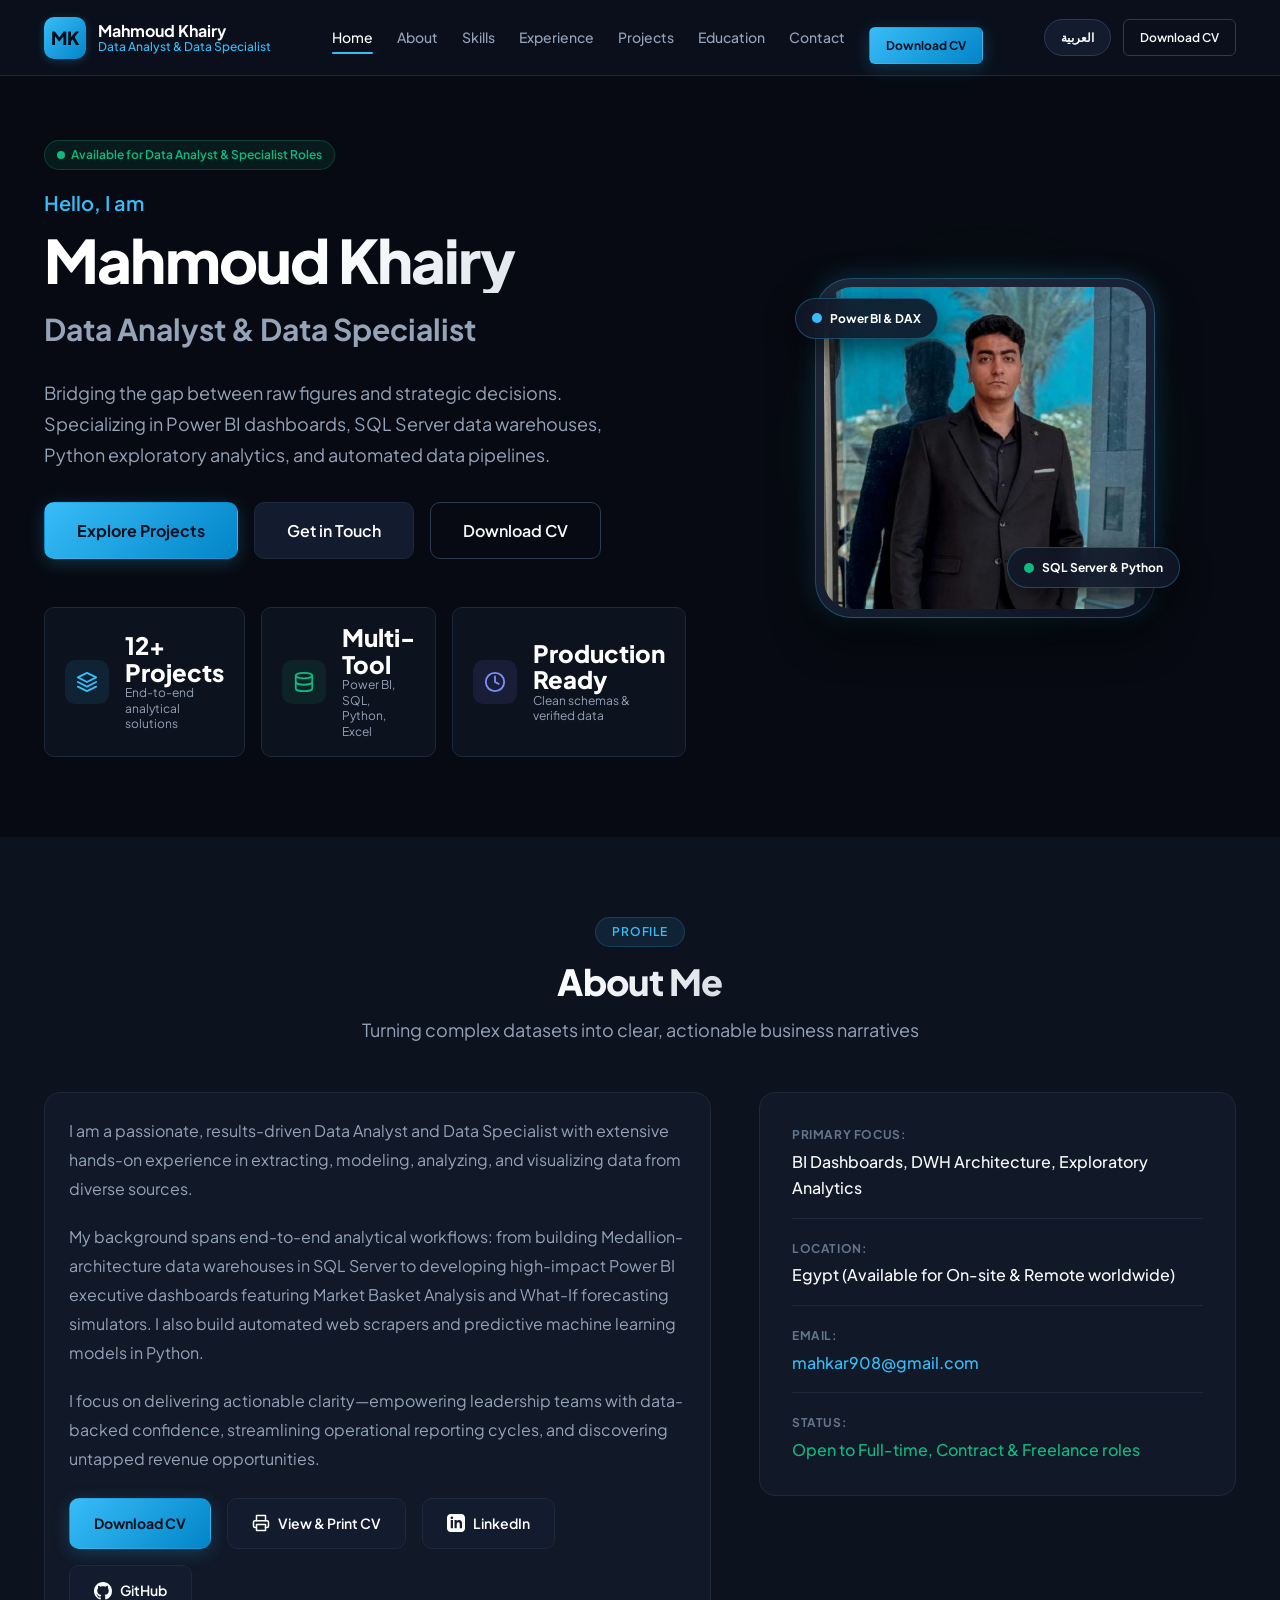
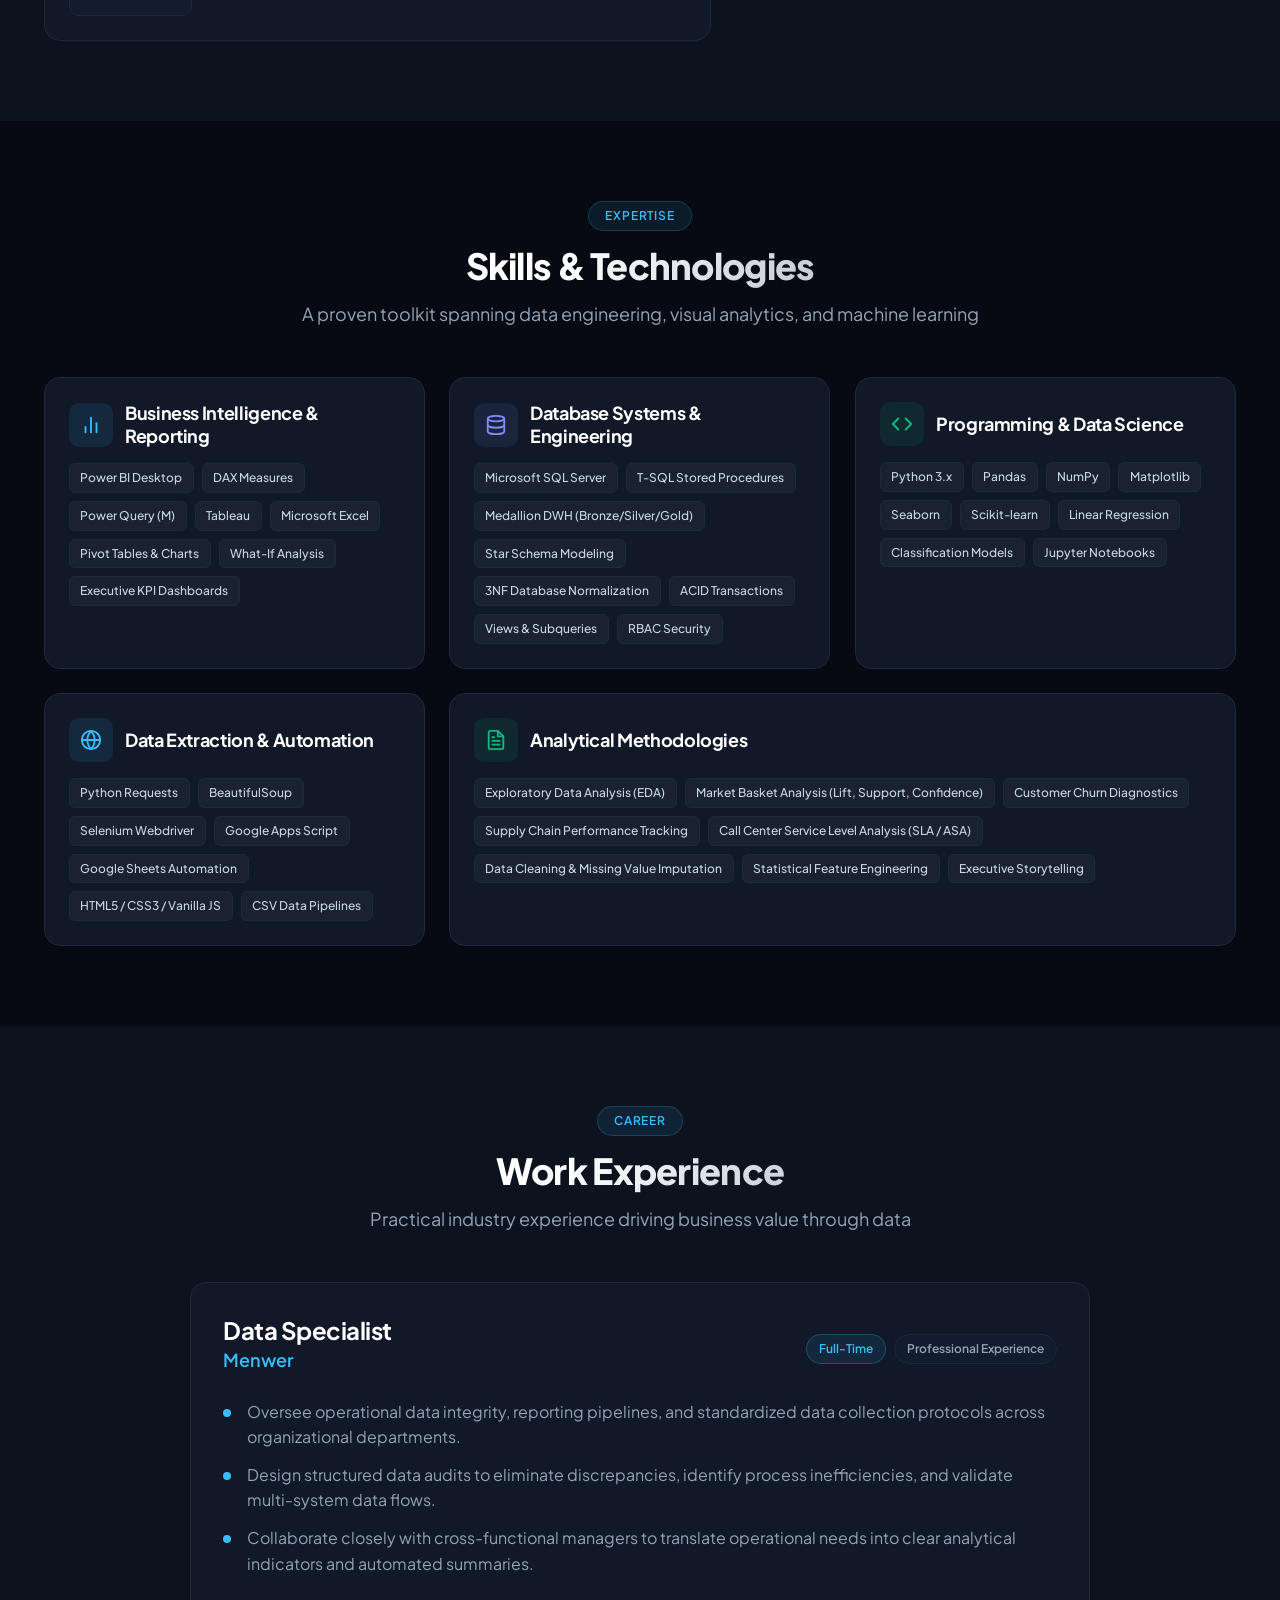
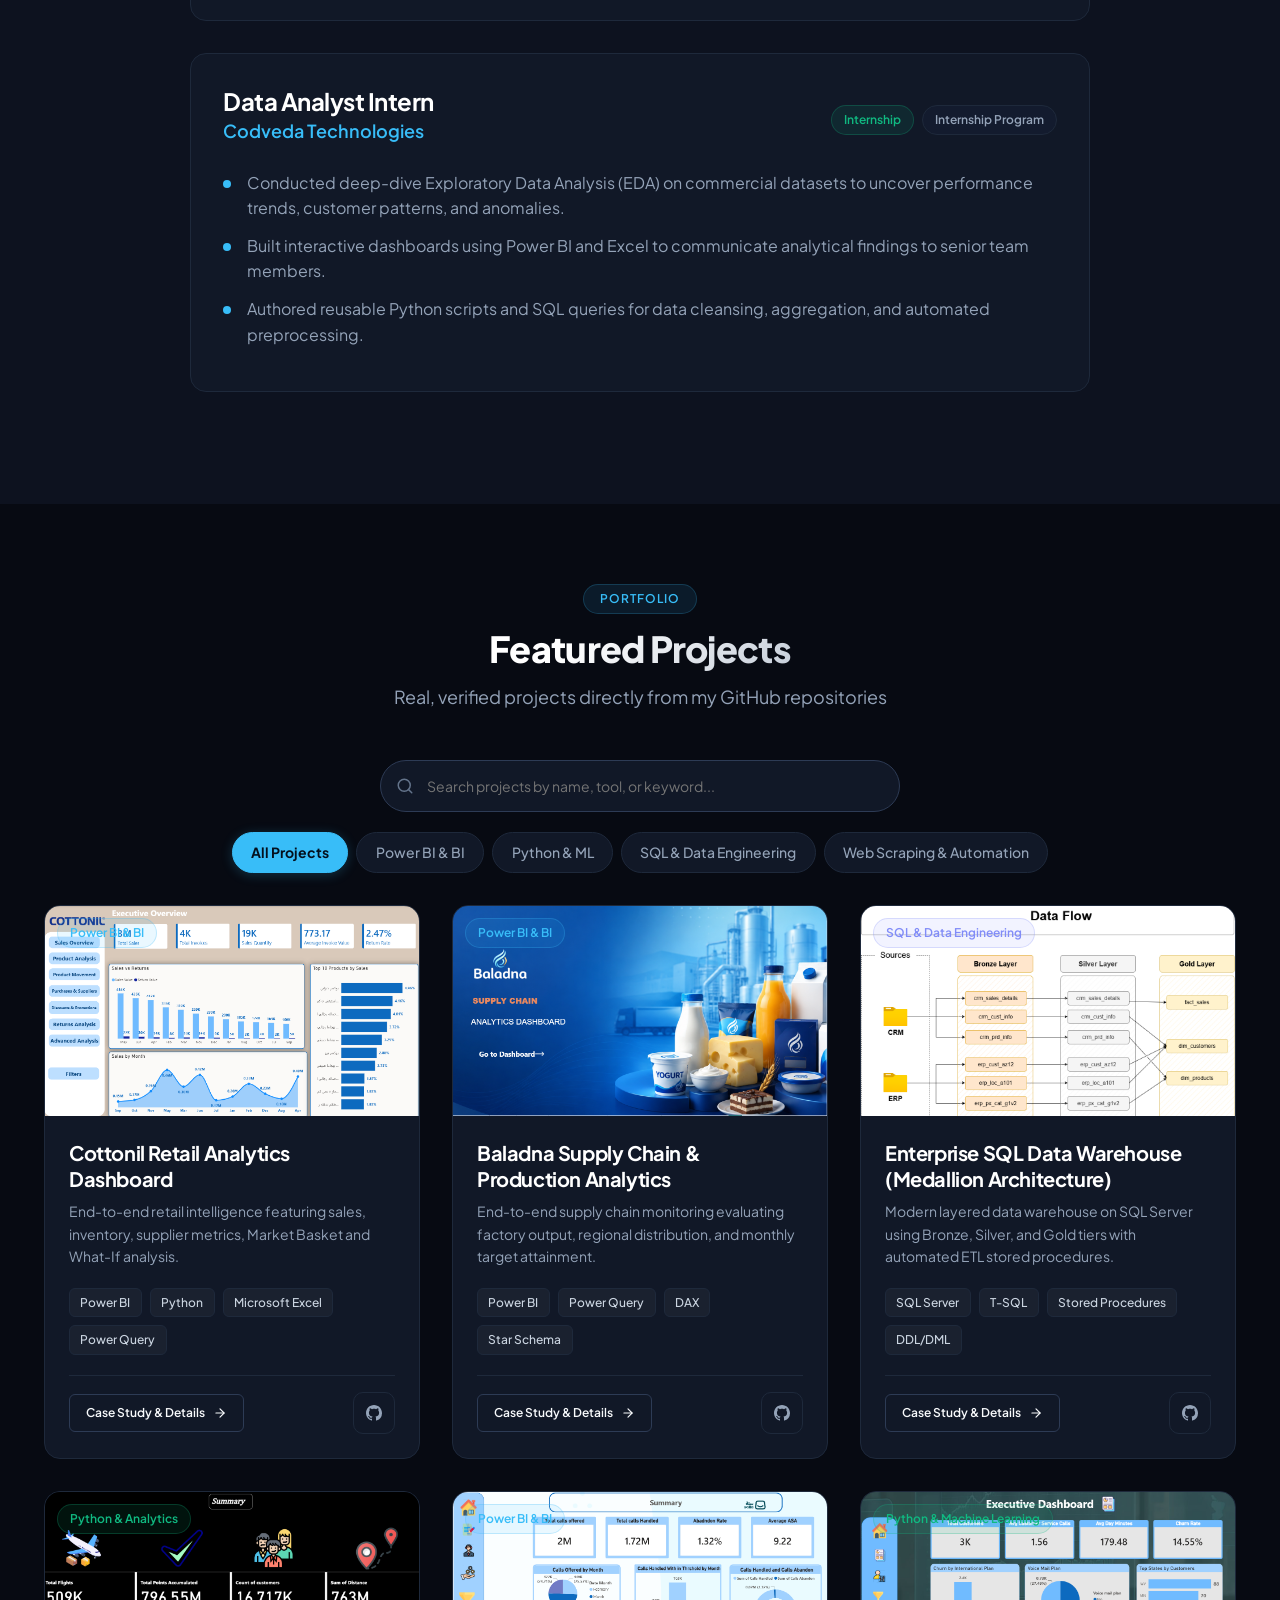
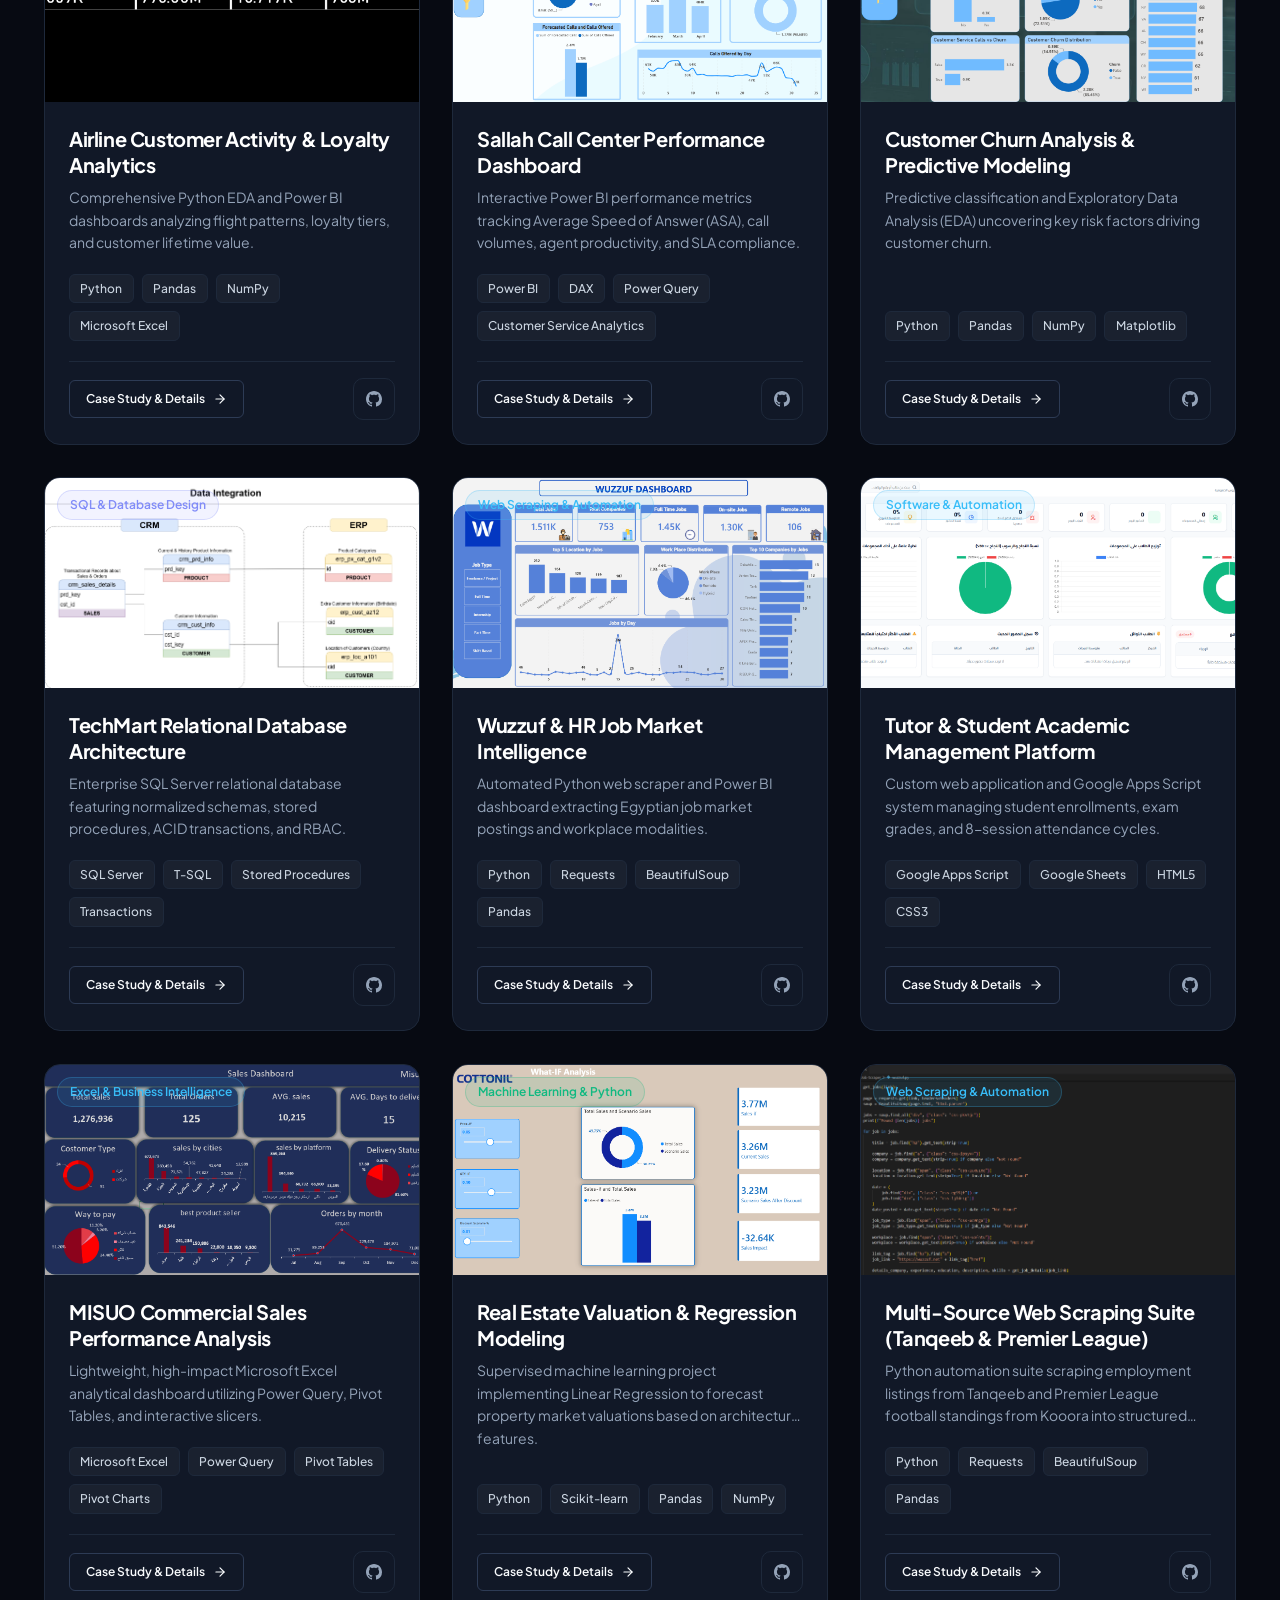
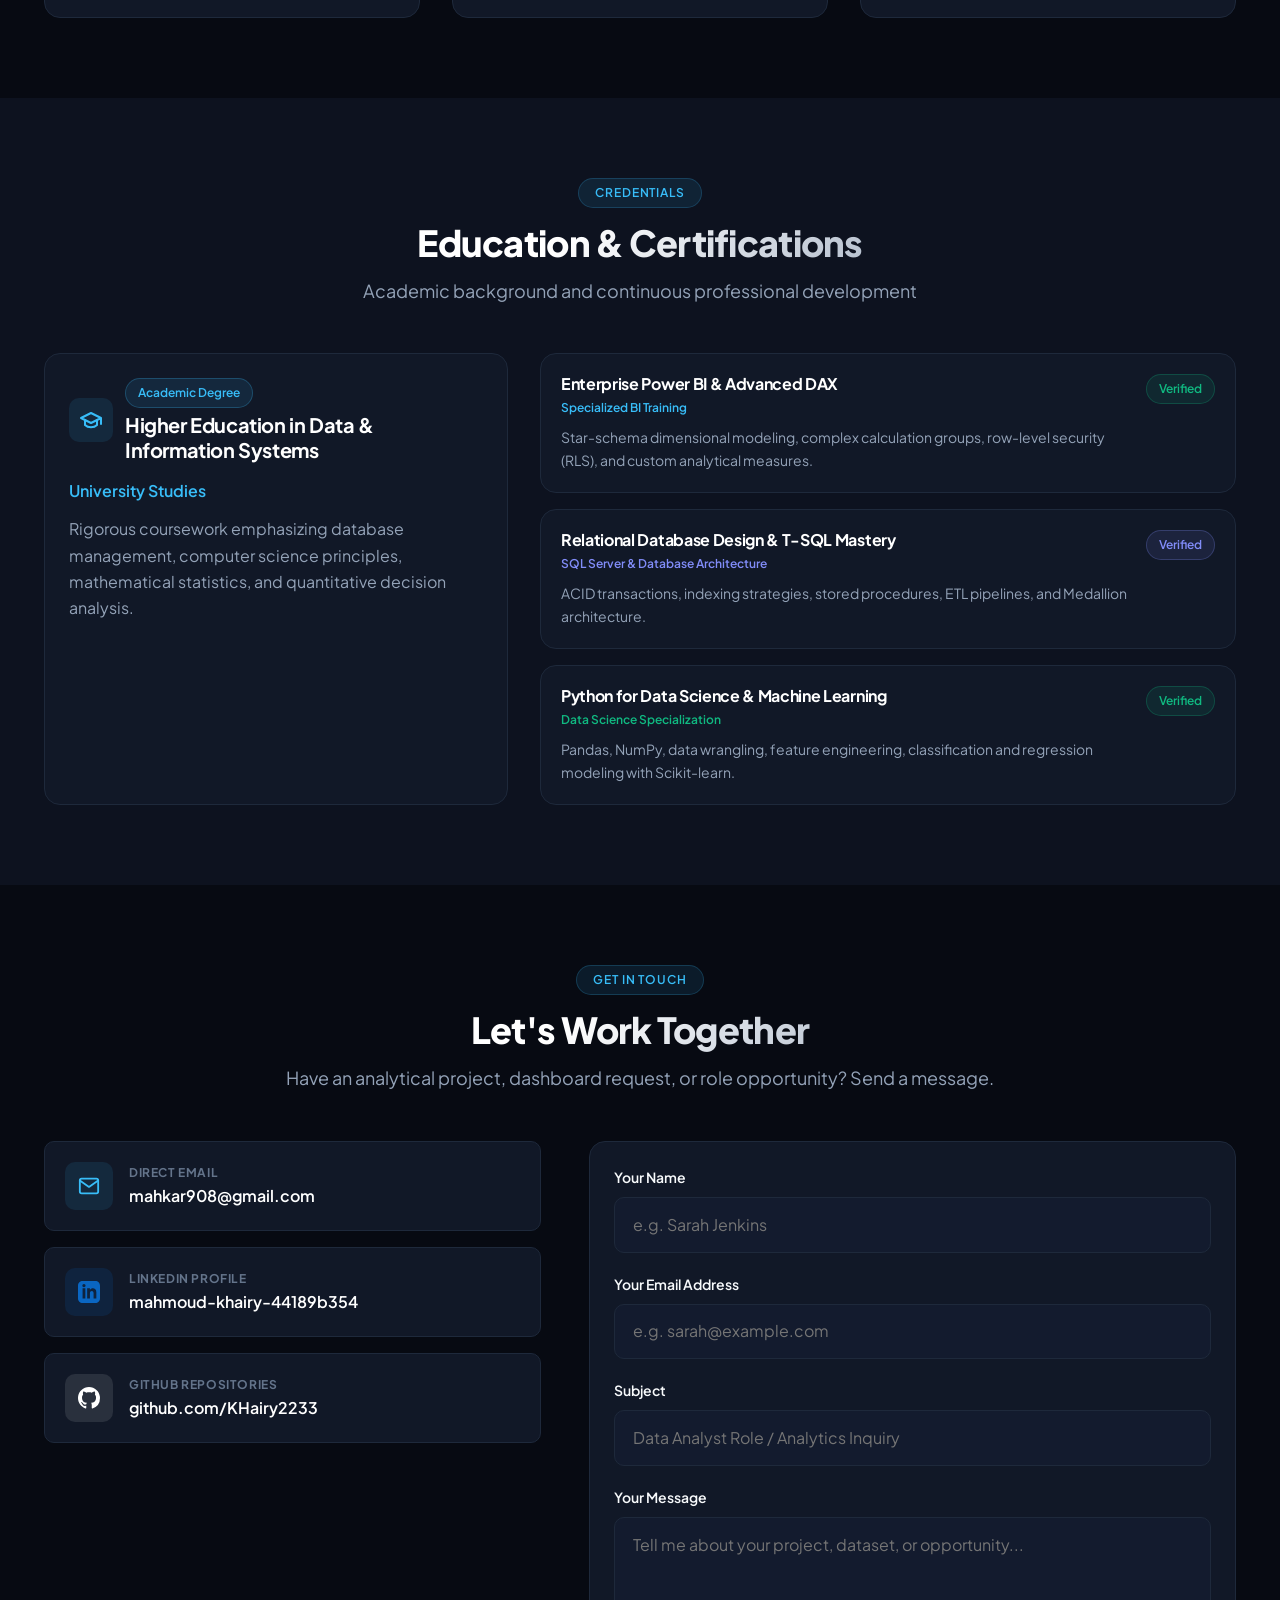
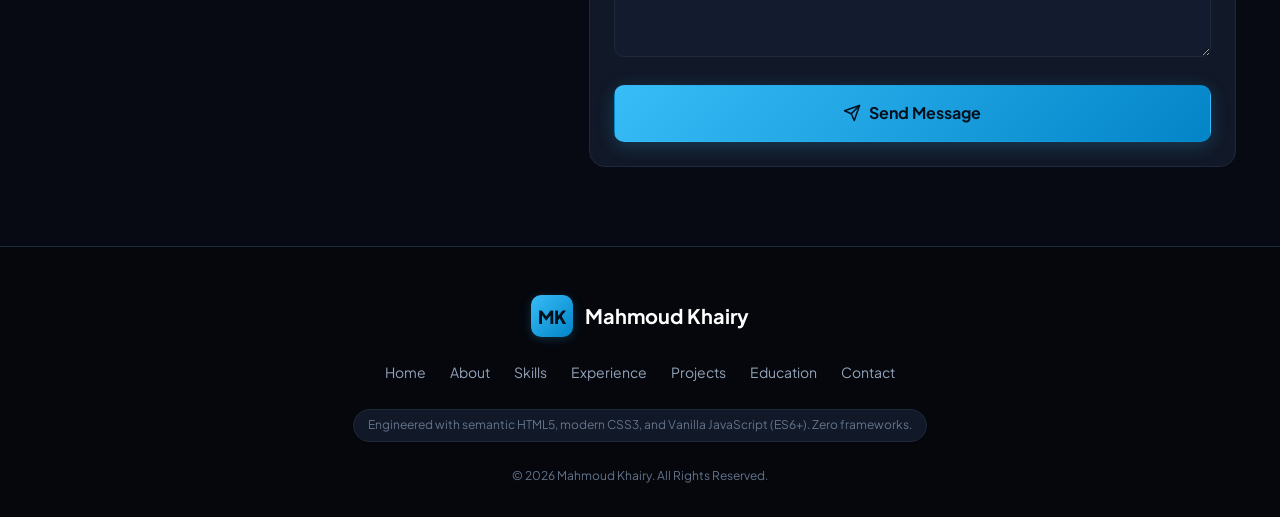
==== index.html @ 17f798dd "Add files via upload" ====
<!DOCTYPE html>
<html lang="en" dir="ltr">
<head>
  <meta charset="UTF-8">
  <meta name="viewport" content="width=device-width, initial-scale=1.0">
  <meta http-equiv="X-UA-Compatible" content="ie=edge">
  
  <title>Mahmoud Khairy | Data Analyst & Data Specialist</title>
  <meta name="title" content="Mahmoud Khairy | Data Analyst & Data Specialist">
  <meta name="description" content="Professional portfolio of Mahmoud Khairy - Data Analyst & Data Specialist specializing in Power BI, SQL Server DWH, Python exploratory analytics, and automated data pipelines.">
  <meta name="keywords" content="Mahmoud Khairy, Data Analyst, Data Specialist, Power BI, SQL, Python, Portfolio, BI Dashboards, ETL, Cairo, Egypt">
  <meta name="author" content="Mahmoud Khairy">
  <meta name="theme-color" content="#070a12">

  <!-- Open Graph / Social Sharing -->
  <meta property="og:type" content="website">
  <meta property="og:title" content="Mahmoud Khairy | Data Analyst & Data Specialist">
  <meta property="og:description" content="Professional portfolio of Mahmoud Khairy - Data Analyst & Data Specialist specializing in Power BI, SQL Server DWH, Python exploratory analytics, and automated data pipelines.">
  <meta property="og:image" content="assets/images/projects/cottonil_overview.png">
  <meta property="twitter:card" content="summary_large_image">
  <meta property="twitter:title" content="Mahmoud Khairy | Data Analyst & Data Specialist">
  <meta property="twitter:description" content="Professional portfolio of Mahmoud Khairy - Data Analyst & Data Specialist specializing in Power BI, SQL Server DWH, Python exploratory analytics, and automated data pipelines.">
  <meta property="twitter:image" content="assets/images/projects/cottonil_overview.png">

  <!-- Favicon / Monogram SVG -->
  <link rel="icon" type="image/svg+xml" href="data:image/svg+xml,<svg xmlns='http://www.w3.org/2000/svg' viewBox='0 0 100 100'><title>Mahmoud Khairy</title><rect width='100' height='100' rx='20' fill='%2338bdf8'/><text x='50%' y='62%' text-anchor='middle' font-family='sans-serif' font-weight='900' font-size='48' fill='%2304101e'>MK</text></svg>">

  <!-- Stylesheets (Pure CSS3 - Zero Frameworks) -->
  <link rel="stylesheet" href="assets/css/variables.css">
  <link rel="stylesheet" href="assets/css/base.css">
  <link rel="stylesheet" href="assets/css/components.css">
  <link rel="stylesheet" href="assets/css/layout.css">
  <link rel="stylesheet" href="assets/css/animations.css">
</head>
<body>

  <!-- ==========================================================================
       Site Header / Navigation Bar
       ========================================================================== -->
  <header class="site-header" id="siteHeader">
    <div class="container nav-container">
      <a href="#home" class="nav-brand" aria-label="Mahmoud Khairy">
        <span class="brand-monogram">MK</span>
        <div class="brand-info">
          <span class="brand-name" data-i18n="site_name">Mahmoud Khairy</span>
          <span class="brand-title" data-i18n="hero_title">Data Analyst & Data Specialist</span>
        </div>
      </a>

      <!-- Desktop & Mobile Navigation Links -->
      <nav aria-label="Main Navigation">
        <ul class="nav-menu" id="navMenu">
          <li><a href="#home" class="nav-link active" data-i18n="nav_home">Home</a></li>
          <li><a href="#about" class="nav-link" data-i18n="nav_about">About</a></li>
          <li><a href="#skills" class="nav-link" data-i18n="nav_skills">Skills</a></li>
          <li><a href="#experience" class="nav-link" data-i18n="nav_experience">Experience</a></li>
          <li><a href="#projects" class="nav-link" data-i18n="nav_projects">Projects</a></li>
          <li><a href="#education" class="nav-link" data-i18n="nav_education">Education</a></li>
          <li><a href="#contact" class="nav-link" data-i18n="nav_contact">Contact</a></li>
          <li class="mobile-only-cv">
            <a href="cv/Mahmoud_Khairy_CV.pdf" download class="btn btn-primary btn-sm" style="width: 100%; margin-top: 1rem;" data-i18n="nav_cv">Download CV</a>
          </li>
        </ul>
      </nav>

      <!-- Nav Actions (Language switcher, CV Download, Hamburger) -->
      <div class="nav-actions">
        <!-- Language Switcher Pill -->
        <button class="lang-switch-btn" type="button" aria-label="Switch Language">
          <svg viewBox="0 0 24 24" fill="none" stroke="currentColor" stroke-width="2" stroke-linecap="round" stroke-linejoin="round"><circle cx="12" cy="12" r="10"></circle><line x1="2" y1="12" x2="22" y2="12"></line><path d="M12 2a15.3 15.3 0 0 1 4 10 15.3 15.3 0 0 1-4 10 15.3 15.3 0 0 1-4-10 15.3 15.3 0 0 1 4-10z"></path></svg>
          <span data-i18n="lang_toggle">العربية</span>
        </button>

        <a href="cv/Mahmoud_Khairy_CV.pdf" download class="btn btn-outline btn-sm btn-cv-header" data-i18n="nav_cv">
          Download CV
        </a>

        <!-- Mobile Drawer Toggle -->
        <button class="nav-toggle" id="navToggle" type="button" aria-label="Toggle navigation menu" aria-expanded="false">
          <svg viewBox="0 0 24 24" fill="none" stroke="currentColor" stroke-width="2" stroke-linecap="round" stroke-linejoin="round"><line x1="3" y1="12" x2="21" y2="12"></line><line x1="3" y1="6" x2="21" y2="6"></line><line x1="3" y1="18" x2="21" y2="18"></line></svg>
        </button>
      </div>
    </div>
  </header>

  <!-- ==========================================================================
       Hero Section
       ========================================================================== -->
  <section class="hero-section" id="home">
    <div class="container hero-grid">
      <!-- Left Column: Content -->
      <div class="hero-content reveal active">
        <div class="hero-badge-wrap">
          <span class="badge badge-emerald">
            <span style="display:inline-block; width:8px; height:8px; border-radius:50%; background:#10b981;"></span>
            <span data-i18n="hero_badge">Available for Data Analyst & Specialist Roles</span>
          </span>
        </div>

        <div class="hero-greeting" data-i18n="hero_greeting">Hello, I am</div>
        <h1 class="hero-name" data-i18n="hero_name">Mahmoud Khairy</h1>
        <div class="hero-title" data-i18n="hero_title">Data Analyst & Data Specialist</div>

        <p class="hero-tagline" data-i18n="hero_tagline">
          Bridging the gap between raw figures and strategic decisions. Specializing in Power BI dashboards, SQL Server data warehouses, Python exploratory analytics, and automated data pipelines.
        </p>

        <div class="hero-actions">
          <a href="#projects" class="btn btn-primary btn-lg" data-i18n="hero_cta_projects">
            Explore Projects
          </a>
          <a href="#contact" class="btn btn-secondary btn-lg" data-i18n="hero_cta_contact">
            Get in Touch
          </a>
          <a href="cv/Mahmoud_Khairy_CV.pdf" download class="btn btn-outline btn-lg" data-i18n="nav_cv">
            Download CV
          </a>
        </div>

        <!-- Quick Stats -->
        <div class="hero-stats">
          <div class="stat-card">
            <div class="stat-icon">
              <svg width="22" height="22" viewBox="0 0 24 24" fill="none" stroke="currentColor" stroke-width="2" stroke-linecap="round" stroke-linejoin="round"><polygon points="12 2 2 7 12 12 22 7 12 2"></polygon><polyline points="2 17 12 22 22 17"></polyline><polyline points="2 12 12 17 22 12"></polyline></svg>
            </div>
            <div>
              <div class="stat-number" data-i18n="hero_stat_projects">12+ Projects</div>
              <div class="stat-label" data-i18n="hero_stat_projects_desc">End-to-end solutions</div>
            </div>
          </div>

          <div class="stat-card">
            <div class="stat-icon" style="background: var(--accent-emerald-subtle); color: var(--accent-emerald);">
              <svg width="22" height="22" viewBox="0 0 24 24" fill="none" stroke="currentColor" stroke-width="2" stroke-linecap="round" stroke-linejoin="round"><ellipse cx="12" cy="5" rx="9" ry="3"></ellipse><path d="M21 12c0 1.66-4 3-9 3s-9-1.34-9-3"></path><path d="M3 5v14c0 1.66 4 3 9 3s9-1.34 9-3V5"></path></svg>
            </div>
            <div>
              <div class="stat-number" data-i18n="hero_stat_tech">Power BI & SQL</div>
              <div class="stat-label" data-i18n="hero_stat_tech_desc">DWH & Visual Dashboards</div>
            </div>
          </div>

          <div class="stat-card">
            <div class="stat-icon" style="background: var(--accent-purple-subtle); color: var(--accent-purple);">
              <svg width="22" height="22" viewBox="0 0 24 24" fill="none" stroke="currentColor" stroke-width="2" stroke-linecap="round" stroke-linejoin="round"><circle cx="12" cy="12" r="10"></circle><polyline points="12 6 12 12 16 14"></polyline></svg>
            </div>
            <div>
              <div class="stat-number" data-i18n="hero_stat_quality">Production</div>
              <div class="stat-label" data-i18n="hero_stat_quality_desc">Clean ETL & Verified Data</div>
            </div>
          </div>
        </div>
      </div>

      <!-- Right Column: Visual Frame & Authentic Photo -->
      <div class="hero-visual reveal active delay-2">
        <div class="avatar-container">
          <div class="avatar-halo"></div>
          <div class="avatar-frame">
            <img src="assets/images/me/avatar.jpg" alt="Mahmoud Khairy - Data Analyst" class="avatar-img" width="340" height="340">
          </div>

          <!-- Floating Skill Badges -->
          <div class="floating-pill floating-pill-1">
            <span style="display:inline-block; width:10px; height:10px; border-radius:50%; background:#38bdf8;"></span>
            <span>Power BI & DAX</span>
          </div>

          <div class="floating-pill floating-pill-2">
            <span style="display:inline-block; width:10px; height:10px; border-radius:50%; background:#10b981;"></span>
            <span>SQL Server & Python</span>
          </div>
        </div>
      </div>
    </div>
  </section>

  <!-- ==========================================================================
       About Me Section
       ========================================================================== -->
  <section class="section section-alt" id="about">
    <div class="container">
      <div class="section-header reveal">
        <span class="section-badge" data-i18n="about_badge">Profile</span>
        <h2 class="section-title" data-i18n="about_title">About Me</h2>
        <p class="section-subtitle" data-i18n="about_subtitle">Turning complex datasets into clear, actionable business narratives</p>
      </div>

      <div class="about-grid">
        <div class="about-bio card reveal">
          <p data-i18n="about_bio_p1">
            I am a passionate, results-driven Data Analyst and Data Specialist with extensive hands-on experience in extracting, modeling, analyzing, and visualizing data from diverse sources.
          </p>
          <p data-i18n="about_bio_p2">
            My background spans end-to-end analytical workflows: from building Medallion-architecture data warehouses in SQL Server to developing high-impact Power BI executive dashboards featuring Market Basket Analysis and What-If forecasting simulators. I also build automated web scrapers and predictive machine learning models in Python.
          </p>
          <p data-i18n="about_bio_p3">
            I focus on delivering actionable clarity—empowering leadership teams with data-backed confidence, streamlining operational reporting cycles, and discovering untapped revenue opportunities.
          </p>

          <div style="margin-top: var(--space-6); display: flex; flex-wrap: wrap; gap: var(--space-4);">
            <a href="cv/Mahmoud_Khairy_CV.pdf" download class="btn btn-primary" data-i18n="nav_cv">
              <svg width="18" height="18" viewBox="0 0 24 24" fill="none" stroke="currentColor" stroke-width="2" stroke-linecap="round" stroke-linejoin="round"><path d="M21 15v4a2 2 0 0 1-2 2H5a2 2 0 0 1-2-2v-4"></path><polyline points="7 10 12 15 17 10"></polyline><line x1="12" y1="15" x2="12" y2="3"></line></svg>
              <span>Download CV</span>
            </a>
            <a href="cv/cv-print.html" target="_blank" class="btn btn-secondary">
              <svg width="18" height="18" viewBox="0 0 24 24" fill="none" stroke="currentColor" stroke-width="2" stroke-linecap="round" stroke-linejoin="round"><polyline points="6 9 6 2 18 2 18 9"></polyline><path d="M6 18H4a2 2 0 0 1-2-2v-5a2 2 0 0 1 2-2h16a2 2 0 0 1 2 2v5a2 2 0 0 1-2 2h-2"></path><rect x="6" y="14" width="12" height="8"></rect></svg>
              <span data-i18n="cv_print">View &amp; Print CV</span>
            </a>
            <a href="https://www.linkedin.com/in/mahmoud-khairy-44189b354" target="_blank" rel="noopener noreferrer" class="btn btn-secondary">
              <svg width="18" height="18" viewBox="0 0 24 24" fill="currentColor"><path d="M19 0h-14c-2.761 0-5 2.239-5 5v14c0 2.761 2.239 5 5 5h14c2.762 0 5-2.239 5-5v-14c0-2.761-2.238-5-5-5zm-11 19h-3v-11h3v11zm-1.5-12.268c-.966 0-1.75-.79-1.75-1.764s.784-1.764 1.75-1.764 1.75.79 1.75 1.764-.783 1.764-1.75 1.764zm13.5 12.268h-3v-5.604c0-3.368-4-3.113-4 0v5.604h-3v-11h3v1.765c1.396-2.586 7-2.777 7 2.476v6.759z"/></svg>
              <span>LinkedIn</span>
            </a>
            <a href="https://github.com/KHairy2233" target="_blank" rel="noopener noreferrer" class="btn btn-secondary">
              <svg width="18" height="18" viewBox="0 0 24 24" fill="currentColor"><path d="M12 0C5.37 0 0 5.37 0 12c0 5.31 3.435 9.795 8.205 11.385.6.105.825-.255.825-.57 0-.285-.015-1.23-.015-2.235-3.015.555-3.795-.735-4.035-1.41-.135-.345-.72-1.41-1.23-1.695-.42-.225-1.02-.78-.015-.795.945-.015 1.62.87 1.845 1.23 1.08 1.815 2.805 1.305 3.495.99.105-.78.42-1.305.765-1.605-2.67-.3-5.46-1.335-5.46-5.925 0-1.305.465-2.385 1.23-3.225-.12-.3-.54-1.53.12-3.18 0 0 1.005-.315 3.3 1.23.96-.27 1.98-.405 3-.405s2.04.135 3 .405c2.295-1.56 3.3-1.23 3.3-1.23.66 1.65.24 2.88.12 3.18.765.84 1.23 1.905 1.23 3.225 0 4.605-2.805 5.625-5.475 5.925.435.375.81 1.095.81 2.22 0 1.605-.015 2.895-.015 3.3 0 .315.225.69.825.57A12.02 12.02 0 0024 12c0-6.63-5.37-12-12-12z"/></svg>
              <span>GitHub</span>
            </a>
          </div>
        </div>

        <!-- Quick Info Card -->
        <div class="about-info-card reveal delay-2">
          <div class="info-list">
            <div class="info-item">
              <span class="info-label" data-i18n="about_info_role_label">Primary Focus:</span>
              <span class="info-val" data-i18n="about_info_role">BI Dashboards, DWH Architecture, Exploratory Analytics</span>
            </div>
            <div class="info-item">
              <span class="info-label" data-i18n="about_info_location_label">Location:</span>
              <span class="info-val" data-i18n="about_info_location">Egypt (Available for On-site & Remote worldwide)</span>
            </div>
            <div class="info-item">
              <span class="info-label" data-i18n="about_info_email_label">Email:</span>
              <span class="info-val"><a href="mailto:mahkar908@gmail.com">mahkar908@gmail.com</a></span>
            </div>
            <div class="info-item">
              <span class="info-label" data-i18n="about_info_availability_label">Status:</span>
              <span class="info-val" style="color: var(--accent-emerald);" data-i18n="about_info_availability">Open to Full-time, Contract & Freelance roles</span>
            </div>
          </div>
        </div>
      </div>
    </div>
  </section>

  <!-- ==========================================================================
       Skills & Technologies Section
       ========================================================================== -->
  <section class="section" id="skills">
    <div class="container">
      <div class="section-header reveal">
        <span class="section-badge" data-i18n="skills_badge">Expertise</span>
        <h2 class="section-title" data-i18n="skills_title">Skills & Technologies</h2>
        <p class="section-subtitle" data-i18n="skills_subtitle">A proven toolkit spanning data engineering, visual analytics, and machine learning</p>
      </div>

      <div class="skills-grid">
        <!-- 1. BI & Reporting -->
        <div class="skill-card reveal">
          <div class="skill-header">
            <div class="skill-icon-wrap">
              <svg width="22" height="22" viewBox="0 0 24 24" fill="none" stroke="currentColor" stroke-width="2" stroke-linecap="round" stroke-linejoin="round"><line x1="18" y1="20" x2="18" y2="10"></line><line x1="12" y1="20" x2="12" y2="4"></line><line x1="6" y1="20" x2="6" y2="14"></line></svg>
            </div>
            <h3 class="skill-card-title" data-i18n="skills_cat_bi">Business Intelligence & Reporting</h3>
          </div>
          <div class="skill-list">
            <span class="tech-tag">Power BI Desktop</span>
            <span class="tech-tag">DAX Measures</span>
            <span class="tech-tag">Power Query (M)</span>
            <span class="tech-tag">Tableau</span>
            <span class="tech-tag">Microsoft Excel</span>
            <span class="tech-tag">Pivot Tables & Charts</span>
            <span class="tech-tag">What-If Analysis</span>
            <span class="tech-tag">Executive KPI Dashboards</span>
          </div>
        </div>

        <!-- 2. Database Systems & Engineering -->
        <div class="skill-card reveal delay-1">
          <div class="skill-header">
            <div class="skill-icon-wrap" style="background: var(--accent-purple-subtle); color: var(--accent-purple);">
              <svg width="22" height="22" viewBox="0 0 24 24" fill="none" stroke="currentColor" stroke-width="2" stroke-linecap="round" stroke-linejoin="round"><ellipse cx="12" cy="5" rx="9" ry="3"></ellipse><path d="M21 12c0 1.66-4 3-9 3s-9-1.34-9-3"></path><path d="M3 5v14c0 1.66 4 3 9 3s9-1.34 9-3V5"></path></svg>
            </div>
            <h3 class="skill-card-title" data-i18n="skills_cat_db">Database Systems & Engineering</h3>
          </div>
          <div class="skill-list">
            <span class="tech-tag">Microsoft SQL Server</span>
            <span class="tech-tag">T-SQL Stored Procedures</span>
            <span class="tech-tag">Medallion DWH (Bronze/Silver/Gold)</span>
            <span class="tech-tag">Star Schema Modeling</span>
            <span class="tech-tag">3NF Database Normalization</span>
            <span class="tech-tag">ACID Transactions</span>
            <span class="tech-tag">Views & Subqueries</span>
            <span class="tech-tag">RBAC Security</span>
          </div>
        </div>

        <!-- 3. Programming & Data Science -->
        <div class="skill-card reveal delay-2">
          <div class="skill-header">
            <div class="skill-icon-wrap" style="background: var(--accent-emerald-subtle); color: var(--accent-emerald);">
              <svg width="22" height="22" viewBox="0 0 24 24" fill="none" stroke="currentColor" stroke-width="2" stroke-linecap="round" stroke-linejoin="round"><polyline points="16 18 22 12 16 6"></polyline><polyline points="8 6 2 12 8 18"></polyline></svg>
            </div>
            <h3 class="skill-card-title" data-i18n="skills_cat_programming">Programming & Data Science</h3>
          </div>
          <div class="skill-list">
            <span class="tech-tag">Python 3.x</span>
            <span class="tech-tag">Pandas</span>
            <span class="tech-tag">NumPy</span>
            <span class="tech-tag">Matplotlib</span>
            <span class="tech-tag">Seaborn</span>
            <span class="tech-tag">Scikit-learn</span>
            <span class="tech-tag">Linear Regression</span>
            <span class="tech-tag">Classification Models</span>
            <span class="tech-tag">Jupyter Notebooks</span>
          </div>
        </div>

        <!-- 4. Data Extraction & Automation -->
        <div class="skill-card reveal">
          <div class="skill-header">
            <div class="skill-icon-wrap">
              <svg width="22" height="22" viewBox="0 0 24 24" fill="none" stroke="currentColor" stroke-width="2" stroke-linecap="round" stroke-linejoin="round"><circle cx="12" cy="12" r="10"></circle><line x1="2" y1="12" x2="22" y2="12"></line><path d="M12 2a15.3 15.3 0 0 1 4 10 15.3 15.3 0 0 1-4 10 15.3 15.3 0 0 1-4-10 15.3 15.3 0 0 1 4-10z"></path></svg>
            </div>
            <h3 class="skill-card-title" data-i18n="skills_cat_scraping">Data Extraction & Automation</h3>
          </div>
          <div class="skill-list">
            <span class="tech-tag">Python Requests</span>
            <span class="tech-tag">BeautifulSoup</span>
            <span class="tech-tag">Selenium Webdriver</span>
            <span class="tech-tag">Google Apps Script</span>
            <span class="tech-tag">Google Sheets Automation</span>
            <span class="tech-tag">HTML5 / CSS3 / Vanilla JS</span>
            <span class="tech-tag">CSV Data Pipelines</span>
          </div>
        </div>

        <!-- 5. Analytical Methodologies -->
        <div class="skill-card reveal delay-1" style="grid-column: span 2;">
          <div class="skill-header">
            <div class="skill-icon-wrap" style="background: var(--accent-emerald-subtle); color: var(--accent-emerald);">
              <svg width="22" height="22" viewBox="0 0 24 24" fill="none" stroke="currentColor" stroke-width="2" stroke-linecap="round" stroke-linejoin="round"><path d="M14 2H6a2 2 0 0 0-2 2v16a2 2 0 0 0 2 2h12a2 2 0 0 0 2-2V8z"></path><polyline points="14 2 14 8 20 8"></polyline><line x1="16" y1="13" x2="8" y2="13"></line><line x1="16" y1="17" x2="8" y2="17"></line><polyline points="10 9 9 9 8 9"></polyline></svg>
            </div>
            <h3 class="skill-card-title" data-i18n="skills_cat_methodologies">Analytical Methodologies & Business Focus</h3>
          </div>
          <div class="skill-list">
            <span class="tech-tag">Exploratory Data Analysis (EDA)</span>
            <span class="tech-tag">Market Basket Analysis (Lift, Support, Confidence)</span>
            <span class="tech-tag">Customer Churn Diagnostics</span>
            <span class="tech-tag">Supply Chain Performance Tracking</span>
            <span class="tech-tag">Call Center Service Level Analysis (SLA / ASA)</span>
            <span class="tech-tag">Data Cleaning & Missing Value Imputation</span>
            <span class="tech-tag">Statistical Feature Engineering</span>
            <span class="tech-tag">Executive Storytelling</span>
          </div>
        </div>
      </div>
    </div>
  </section>

  <!-- ==========================================================================
       Work Experience Section
       ========================================================================== -->
  <section class="section section-alt" id="experience">
    <div class="container">
      <div class="section-header reveal">
        <span class="section-badge" data-i18n="exp_badge">Career</span>
        <h2 class="section-title" data-i18n="exp_title">Work Experience</h2>
        <p class="section-subtitle" data-i18n="exp_subtitle">Practical industry experience driving business value through data</p>
      </div>

      <div style="max-width: 900px; margin: 0 auto;">
        <!-- Experience 1: Menwer -->
        <article class="timeline-card reveal">
          <div class="timeline-header">
            <div>
              <h3 class="timeline-role" data-i18n="exp_menwer_role">Data Specialist</h3>
              <div class="timeline-company" data-i18n="exp_menwer_company">Menwer</div>
            </div>
            <div style="display: flex; align-items: center; gap: 0.5rem;">
              <span class="badge badge-cyan" data-i18n="exp_menwer_badge">Full-Time</span>
              <span class="badge" data-i18n="exp_menwer_period">Professional Experience</span>
            </div>
          </div>
          <ul class="timeline-bullets">
            <li class="timeline-bullet" data-i18n="exp_menwer_p1">
              Oversee operational data integrity, reporting pipelines, and standardized data collection protocols across organizational departments.
            </li>
            <li class="timeline-bullet" data-i18n="exp_menwer_p2">
              Design structured data audits to eliminate discrepancies, identify process inefficiencies, and validate multi-system data flows.
            </li>
            <li class="timeline-bullet" data-i18n="exp_menwer_p3">
              Collaborate closely with cross-functional managers to translate operational needs into clear analytical indicators and automated summaries.
            </li>
          </ul>
        </article>

        <!-- Experience 2: Codveda Technologies -->
        <article class="timeline-card reveal delay-1">
          <div class="timeline-header">
            <div>
              <h3 class="timeline-role" data-i18n="exp_codveda_role">Data Analyst Intern</h3>
              <div class="timeline-company" data-i18n="exp_codveda_company">Codveda Technologies</div>
            </div>
            <div style="display: flex; align-items: center; gap: 0.5rem;">
              <span class="badge badge-emerald" data-i18n="exp_codveda_badge">Internship</span>
              <span class="badge" data-i18n="exp_codveda_period">Internship Program</span>
            </div>
          </div>
          <ul class="timeline-bullets">
            <li class="timeline-bullet" data-i18n="exp_codveda_p1">
              Conducted deep-dive Exploratory Data Analysis (EDA) on commercial datasets to uncover performance trends, customer patterns, and anomalies.
            </li>
            <li class="timeline-bullet" data-i18n="exp_codveda_p2">
              Built interactive dashboards using Power BI and Excel to communicate analytical findings to senior team members.
            </li>
            <li class="timeline-bullet" data-i18n="exp_codveda_p3">
              Authored reusable Python scripts and SQL queries for data cleansing, aggregation, and automated preprocessing.
            </li>
          </ul>
        </article>
      </div>
    </div>
  </section>

  <!-- ==========================================================================
       Projects Section (Centralized JSON & Dynamic Vanilla JS)
       ========================================================================== -->
  <section class="section" id="projects">
    <div class="container">
      <div class="section-header reveal">
        <span class="section-badge" data-i18n="proj_badge">Portfolio</span>
        <h2 class="section-title" data-i18n="proj_title">Featured Projects</h2>
        <p class="section-subtitle" data-i18n="proj_subtitle">Real, verified projects directly from my GitHub repositories</p>
      </div>

      <!-- Controls: Filters & Instant Search -->
      <div class="project-controls reveal">
        <!-- Live Search -->
        <div class="search-wrapper">
          <svg class="search-icon" viewBox="0 0 24 24" fill="none" stroke="currentColor" stroke-width="2" stroke-linecap="round" stroke-linejoin="round"><circle cx="11" cy="11" r="8"></circle><line x1="21" y1="21" x2="16.65" y2="16.65"></line></svg>
          <input type="text" id="projectSearch" class="search-input" placeholder="Search projects by name, tool, or keyword..." data-i18n-placeholder="proj_search_placeholder">
        </div>

        <!-- Category Filters -->
        <div class="filter-group">
          <button class="filter-btn active" data-category="all" data-i18n="proj_filter_all">All Projects</button>
          <button class="filter-btn" data-category="bi" data-i18n="proj_filter_bi">Power BI & BI</button>
          <button class="filter-btn" data-category="python-ml" data-i18n="proj_filter_python">Python & ML</button>
          <button class="filter-btn" data-category="sql-dwh" data-i18n="proj_filter_sql">SQL & Data Engineering</button>
          <button class="filter-btn" data-category="scraping-automation" data-i18n="proj_filter_scraping">Web Scraping & Automation</button>
        </div>
      </div>

      <!-- Projects Grid (Injected dynamically) -->
      <div class="projects-grid" id="projectsGrid"></div>

      <!-- Empty Results Notice -->
      <div id="noProjectsNotice" class="card" style="display: none; text-align: center; padding: var(--space-12); max-width: 600px; margin: 0 auto;">
        <svg width="48" height="48" viewBox="0 0 24 24" fill="none" stroke="var(--text-muted)" stroke-width="1.5" stroke-linecap="round" stroke-linejoin="round" style="margin: 0 auto var(--space-4) auto;"><circle cx="11" cy="11" r="8"></circle><line x1="21" y1="21" x2="16.65" y2="16.65"></line></svg>
        <p data-i18n="proj_no_results">No projects match your search criteria.</p>
      </div>
    </div>
  </section>

  <!-- ==========================================================================
       Education & Certifications Section
       ========================================================================== -->
  <section class="section section-alt" id="education">
    <div class="container">
      <div class="section-header reveal">
        <span class="section-badge" data-i18n="edu_badge">Credentials</span>
        <h2 class="section-title" data-i18n="edu_title">Education & Certifications</h2>
        <p class="section-subtitle" data-i18n="edu_subtitle">Academic background and continuous professional development</p>
      </div>

      <div class="edu-grid">
        <!-- Academic Degree -->
        <div class="card reveal">
          <div style="display: flex; align-items: center; gap: var(--space-3); margin-bottom: var(--space-4);">
            <div class="skill-icon-wrap" style="background: var(--accent-cyan-subtle); color: var(--accent-cyan);">
              <svg width="24" height="24" viewBox="0 0 24 24" fill="none" stroke="currentColor" stroke-width="2" stroke-linecap="round" stroke-linejoin="round"><path d="M22 10v6M2 10l10-5 10 5-10 5z"></path><path d="M6 12v5c3 3 9 3 12 0v-5"></path></svg>
            </div>
            <div>
              <span class="badge badge-cyan" style="margin-bottom: 0.25rem;">Academic Degree</span>
              <h3 style="font-size: var(--fs-lg); color: var(--text-white);" data-i18n="edu_degree_title">Higher Education in Data & Information Systems</h3>
            </div>
          </div>
          <div style="color: var(--accent-cyan); font-weight: 600; margin-bottom: var(--space-3);" data-i18n="edu_degree_institution">University Studies</div>
          <p data-i18n="edu_degree_desc">
            Rigorous coursework emphasizing database management, computer science principles, mathematical statistics, and quantitative decision analysis.
          </p>
        </div>

        <!-- Certifications & Professional Specializations -->
        <div class="certs-list reveal delay-1">
          <div class="card" style="padding: var(--space-5);">
            <div style="display: flex; align-items: flex-start; justify-content: space-between; gap: var(--space-3);">
              <div>
                <h4 style="font-size: var(--fs-base); color: var(--text-white); margin-bottom: var(--space-1);" data-i18n="cert_1_title">Enterprise Power BI & Advanced DAX</h4>
                <div style="color: var(--accent-cyan); font-size: var(--fs-xs); font-weight: 600; margin-bottom: var(--space-2);" data-i18n="cert_1_org">Specialized BI Training</div>
                <p style="font-size: var(--fs-sm); margin: 0;" data-i18n="cert_1_desc">Star-schema dimensional modeling, complex calculation groups, row-level security (RLS), and custom analytical measures.</p>
              </div>
              <span class="badge badge-emerald" style="flex-shrink: 0;">Verified</span>
            </div>
          </div>

          <div class="card" style="padding: var(--space-5);">
            <div style="display: flex; align-items: flex-start; justify-content: space-between; gap: var(--space-3);">
              <div>
                <h4 style="font-size: var(--fs-base); color: var(--text-white); margin-bottom: var(--space-1);" data-i18n="cert_2_title">Relational Database Design & T-SQL Mastery</h4>
                <div style="color: var(--accent-purple); font-size: var(--fs-xs); font-weight: 600; margin-bottom: var(--space-2);" data-i18n="cert_2_org">SQL Server & Database Architecture</div>
                <p style="font-size: var(--fs-sm); margin: 0;" data-i18n="cert_2_desc">ACID transactions, indexing strategies, stored procedures, ETL pipelines, and Medallion architecture.</p>
              </div>
              <span class="badge badge-purple" style="flex-shrink: 0;">Verified</span>
            </div>
          </div>

          <div class="card" style="padding: var(--space-5);">
            <div style="display: flex; align-items: flex-start; justify-content: space-between; gap: var(--space-3);">
              <div>
                <h4 style="font-size: var(--fs-base); color: var(--text-white); margin-bottom: var(--space-1);" data-i18n="cert_3_title">Python for Data Science & Machine Learning</h4>
                <div style="color: var(--accent-emerald); font-size: var(--fs-xs); font-weight: 600; margin-bottom: var(--space-2);" data-i18n="cert_3_org">Data Science Specialization</div>
                <p style="font-size: var(--fs-sm); margin: 0;" data-i18n="cert_3_desc">Pandas, NumPy, data wrangling, feature engineering, classification and regression modeling with Scikit-learn.</p>
              </div>
              <span class="badge badge-emerald" style="flex-shrink: 0;">Verified</span>
            </div>
          </div>
        </div>
      </div>
    </div>
  </section>

  <!-- ==========================================================================
       Contact Section
       ========================================================================== -->
  <section class="section" id="contact">
    <div class="container">
      <div class="section-header reveal">
        <span class="section-badge" data-i18n="contact_badge">Get in Touch</span>
        <h2 class="section-title" data-i18n="contact_title">Let's Work Together</h2>
        <p class="section-subtitle" data-i18n="contact_subtitle">Have an analytical project, dashboard request, or role opportunity? Send a message.</p>
      </div>

      <div class="contact-grid">
        <!-- Direct Channels -->
        <div class="contact-channels reveal">
          <a href="mailto:mahkar908@gmail.com" class="contact-card">
            <div class="contact-card-icon">
              <svg width="22" height="22" viewBox="0 0 24 24" fill="none" stroke="currentColor" stroke-width="2" stroke-linecap="round" stroke-linejoin="round"><path d="M4 4h16c1.1 0 2 .9 2 2v12c0 1.1-.9 2-2 2H4c-1.1 0-2-.9-2-2V6c0-1.1.9-2 2-2z"></path><polyline points="22,6 12,13 2,6"></polyline></svg>
            </div>
            <div class="contact-card-content">
              <span class="contact-card-title" data-i18n="contact_email_title">Direct Email</span>
              <span class="contact-card-val">mahkar908@gmail.com</span>
            </div>
          </a>

          <a href="https://www.linkedin.com/in/mahmoud-khairy-44189b354" target="_blank" rel="noopener noreferrer" class="contact-card">
            <div class="contact-card-icon" style="background: rgba(10, 102, 194, 0.15); color: #0a66c2;">
              <svg width="22" height="22" viewBox="0 0 24 24" fill="currentColor"><path d="M19 0h-14c-2.761 0-5 2.239-5 5v14c0 2.761 2.239 5 5 5h14c2.762 0 5-2.239 5-5v-14c0-2.761-2.238-5-5-5zm-11 19h-3v-11h3v11zm-1.5-12.268c-.966 0-1.75-.79-1.75-1.764s.784-1.764 1.75-1.764 1.75.79 1.75 1.764-.783 1.764-1.75 1.764zm13.5 12.268h-3v-5.604c0-3.368-4-3.113-4 0v5.604h-3v-11h3v1.765c1.396-2.586 7-2.777 7 2.476v6.759z"/></svg>
            </div>
            <div class="contact-card-content">
              <span class="contact-card-title" data-i18n="contact_linkedin_title">LinkedIn Profile</span>
              <span class="contact-card-val">mahmoud-khairy-44189b354</span>
            </div>
          </a>

          <a href="https://github.com/KHairy2233" target="_blank" rel="noopener noreferrer" class="contact-card">
            <div class="contact-card-icon" style="background: rgba(255, 255, 255, 0.1); color: #ffffff;">
              <svg width="22" height="22" viewBox="0 0 24 24" fill="currentColor"><path d="M12 0C5.37 0 0 5.37 0 12c0 5.31 3.435 9.795 8.205 11.385.6.105.825-.255.825-.57 0-.285-.015-1.23-.015-2.235-3.015.555-3.795-.735-4.035-1.41-.135-.345-.72-1.41-1.23-1.695-.42-.225-1.02-.78-.015-.795.945-.015 1.62.87 1.845 1.23 1.08 1.815 2.805 1.305 3.495.99.105-.78.42-1.305.765-1.605-2.67-.3-5.46-1.335-5.46-5.925 0-1.305.465-2.385 1.23-3.225-.12-.3-.54-1.53.12-3.18 0 0 1.005-.315 3.3 1.23.96-.27 1.98-.405 3-.405s2.04.135 3 .405c2.295-1.56 3.3-1.23 3.3-1.23.66 1.65.24 2.88.12 3.18.765.84 1.23 1.905 1.23 3.225 0 4.605-2.805 5.625-5.475 5.925.435.375.81 1.095.81 2.22 0 1.605-.015 2.895-.015 3.3 0 .315.225.69.825.57A12.02 12.02 0 0024 12c0-6.63-5.37-12-12-12z"/></svg>
            </div>
            <div class="contact-card-content">
              <span class="contact-card-title" data-i18n="contact_github_title">GitHub Repositories</span>
              <span class="contact-card-val">github.com/KHairy2233</span>
            </div>
          </a>
        </div>

        <!-- Interactive Contact Form -->
        <div class="card reveal delay-1">
          <form id="contactForm">
            <div class="form-group">
              <label for="contactName" class="form-label" data-i18n="contact_form_name">Your Name</label>
              <input type="text" id="contactName" name="name" class="form-input" required placeholder="e.g. Sarah Jenkins">
            </div>

            <div class="form-group">
              <label for="contactEmail" class="form-label" data-i18n="contact_form_email">Your Email Address</label>
              <input type="email" id="contactEmail" name="email" class="form-input" required placeholder="e.g. sarah@example.com">
            </div>

            <div class="form-group">
              <label for="contactSubject" class="form-label" data-i18n="contact_form_subject">Subject</label>
              <input type="text" id="contactSubject" name="subject" class="form-input" required placeholder="Data Analyst Role / Analytics Inquiry">
            </div>

            <div class="form-group">
              <label for="contactMessage" class="form-label" data-i18n="contact_form_message">Your Message</label>
              <textarea id="contactMessage" name="message" class="form-textarea" required placeholder="Tell me about your project, dataset, or opportunity..."></textarea>
            </div>

            <button type="submit" class="btn btn-primary btn-lg" style="width: 100%;">
              <svg width="18" height="18" viewBox="0 0 24 24" fill="none" stroke="currentColor" stroke-width="2" stroke-linecap="round" stroke-linejoin="round"><line x1="22" y1="2" x2="11" y2="13"></line><polygon points="22 2 15 22 11 13 2 9 22 2"></polygon></svg>
              <span data-i18n="contact_form_send">Send Message</span>
            </button>
          </form>
        </div>
      </div>
    </div>
  </section>

  <!-- ==========================================================================
       Footer
       ========================================================================== -->
  <footer class="site-footer">
    <div class="container footer-container">
      <a href="#home" class="nav-brand" aria-label="Mahmoud Khairy">
        <span class="brand-monogram">MK</span>
        <span class="brand-name" style="font-size: var(--fs-lg);" data-i18n="site_name">Mahmoud Khairy</span>
      </a>

      <div class="footer-nav">
        <a href="#home" data-i18n="nav_home">Home</a>
        <a href="#about" data-i18n="nav_about">About</a>
        <a href="#skills" data-i18n="nav_skills">Skills</a>
        <a href="#experience" data-i18n="nav_experience">Experience</a>
        <a href="#projects" data-i18n="nav_projects">Projects</a>
        <a href="#education" data-i18n="nav_education">Education</a>
        <a href="#contact" data-i18n="nav_contact">Contact</a>
      </div>

      <div class="footer-badge" data-i18n="footer_tech_note">
        Engineered with semantic HTML5, modern CSS3, and Vanilla JavaScript (ES6+). Zero frameworks.
      </div>

      <div class="footer-copy">
        &copy; <span id="currentYear">2026</span> <span data-i18n="site_name">Mahmoud Khairy</span>. <span data-i18n="footer_rights">All Rights Reserved.</span>
      </div>
    </div>
  </footer>

  <!-- Reusable Scripts -->
  <script src="assets/js/projects-bundle.js"></script>
  <script src="assets/js/i18n.js"></script>
  <script src="assets/js/data.js"></script>
  <script src="assets/js/main.js"></script>
  <script src="assets/js/projects.js"></script>
  <script>
    document.getElementById("currentYear").textContent = new Date().getFullYear();
  </script>
</body>
</html>
---- assets/css/variables.css ----
/**
 * Mahmoud Khairy Portfolio - Design Tokens & CSS Variables
 * Premium Modern Dark Theme
 */

:root {
  /* Color Palette - Deep Dark Luxury */
  --bg-primary: #070a12;
  --bg-secondary: #0d121f;
  --bg-tertiary: #131b2e;
  --bg-card: #111827;
  --bg-card-hover: #162035;
  --bg-glass: rgba(13, 18, 31, 0.75);
  --bg-glass-card: rgba(17, 24, 39, 0.85);

  /* Borders & Dividers */
  --border-subtle: #1e293b;
  --border-muted: #2d3b55;
  --border-focus: #38bdf8;
  --border-glass: rgba(255, 255, 255, 0.08);

  /* Primary Accent: Cyan / Electric Sky */
  --accent-cyan: #38bdf8;
  --accent-cyan-hover: #0ea5e9;
  --accent-cyan-glow: rgba(56, 189, 248, 0.22);
  --accent-cyan-subtle: rgba(56, 189, 248, 0.1);

  /* Secondary Accent: Emerald Green */
  --accent-emerald: #10b981;
  --accent-emerald-hover: #059669;
  --accent-emerald-glow: rgba(16, 185, 129, 0.22);
  --accent-emerald-subtle: rgba(16, 185, 129, 0.1);

  /* Highlight Accent: Violet / Purple */
  --accent-purple: #818cf8;
  --accent-purple-glow: rgba(129, 140, 248, 0.2);
  --accent-purple-subtle: rgba(129, 140, 248, 0.1);

  /* Amber Accent (Alerts / Warnings) */
  --accent-amber: #f59e0b;

  /* Typography Colors */
  --text-white: #ffffff;
  --text-primary: #f8fafc;
  --text-secondary: #94a3b8;
  --text-muted: #64748b;
  --text-inverse: #070a12;

  /* Fonts */
  --font-en: 'Plus Jakarta Sans', 'Inter', -apple-system, BlinkMacSystemFont, 'Segoe UI', Roboto, sans-serif;
  --font-ar: 'Cairo', 'Tajawal', -apple-system, BlinkMacSystemFont, 'Segoe UI', Tahoma, sans-serif;
  --font-mono: 'JetBrains Mono', 'Fira Code', Consolas, Monaco, monospace;

  /* Font Sizes */
  --fs-xs: 0.75rem;     /* 12px */
  --fs-sm: 0.875rem;    /* 14px */
  --fs-base: 1rem;      /* 16px */
  --fs-md: 1.125rem;    /* 18px */
  --fs-lg: 1.25rem;     /* 20px */
  --fs-xl: 1.5rem;      /* 24px */
  --fs-2xl: 1.875rem;   /* 30px */
  --fs-3xl: 2.25rem;    /* 36px */
  --fs-4xl: 3rem;       /* 48px */
  --fs-5xl: 3.75rem;    /* 60px */

  /* Spacing */
  --space-1: 0.25rem;   /* 4px */
  --space-2: 0.5rem;    /* 8px */
  --space-3: 0.75rem;   /* 12px */
  --space-4: 1rem;      /* 16px */
  --space-5: 1.25rem;   /* 20px */
  --space-6: 1.5rem;    /* 24px */
  --space-8: 2rem;      /* 32px */
  --space-10: 2.5rem;   /* 40px */
  --space-12: 3rem;     /* 48px */
  --space-16: 4rem;     /* 64px */
  --space-20: 5rem;     /* 80px */
  --space-24: 6rem;     /* 96px */

  /* Border Radii */
  --radius-sm: 6px;
  --radius-md: 10px;
  --radius-lg: 16px;
  --radius-xl: 24px;
  --radius-full: 9999px;

  /* Shadows */
  --shadow-sm: 0 1px 3px rgba(0, 0, 0, 0.4);
  --shadow-md: 0 4px 14px rgba(0, 0, 0, 0.5);
  --shadow-lg: 0 10px 30px rgba(0, 0, 0, 0.6);
  --shadow-glow-cyan: 0 0 25px rgba(56, 189, 248, 0.25);
  --shadow-glow-emerald: 0 0 25px rgba(16, 185, 129, 0.25);

  /* Transitions */
  --transition-fast: 0.15s cubic-bezier(0.4, 0, 0.2, 1);
  --transition-normal: 0.25s cubic-bezier(0.4, 0, 0.2, 1);
  --transition-slow: 0.4s cubic-bezier(0.4, 0, 0.2, 1);

  /* Layout */
  --container-max: 1240px;
  --header-height: 76px;
  --z-nav: 100;
  --z-modal: 1000;
  --z-tooltip: 1100;
}
---- assets/css/base.css ----
/**
 * Mahmoud Khairy Portfolio - Base CSS & Typography
 * Pure CSS3 without frameworks. Bi-directional (LTR/RTL) support.
 */

@import url('https://fonts.googleapis.com/css2?family=Cairo:wght@400;500;600;700;800;900&family=Plus+Jakarta+Sans:wght@400;500;600;700;800&display=swap');

/* Reset & Box Sizing */
*, *::before, *::after {
  box-sizing: border-box;
  margin: 0;
  padding: 0;
}

html {
  font-size: 16px;
  scroll-behavior: smooth;
  scroll-padding-top: var(--header-height);
  -webkit-text-size-adjust: 100%;
}

body {
  background-color: var(--bg-primary);
  color: var(--text-primary);
  font-family: var(--font-en);
  line-height: 1.65;
  font-weight: 400;
  min-height: 100vh;
  overflow-x: hidden;
  text-rendering: optimizeLegibility;
  -webkit-font-smoothing: antialiased;
  -moz-osx-font-smoothing: grayscale;
}

/* Bi-directional (RTL / Arabic) adjustments */
html[dir="rtl"] body,
body.rtl {
  font-family: var(--font-ar);
  line-height: 1.75;
  letter-spacing: 0;
}

html[dir="rtl"] .hero-tagline,
html[dir="rtl"] p {
  line-height: 1.85;
}

/* Selection */
::selection {
  background: var(--accent-cyan);
  color: var(--text-inverse);
}

/* Custom Scrollbar */
::-webkit-scrollbar {
  width: 10px;
}

::-webkit-scrollbar-track {
  background: var(--bg-primary);
}

::-webkit-scrollbar-thumb {
  background: #1e293b;
  border-radius: 5px;
  border: 2px solid var(--bg-primary);
}

::-webkit-scrollbar-thumb:hover {
  background: var(--accent-cyan);
}

/* Typography Defaults */
h1, h2, h3, h4, h5, h6 {
  color: var(--text-white);
  font-weight: 700;
  line-height: 1.25;
  letter-spacing: -0.02em;
}

html[dir="rtl"] h1,
html[dir="rtl"] h2,
html[dir="rtl"] h3,
html[dir="rtl"] h4,
html[dir="rtl"] h5,
html[dir="rtl"] h6 {
  letter-spacing: 0;
}

p {
  color: var(--text-secondary);
  font-size: var(--fs-base);
  margin-bottom: var(--space-4);
}

p:last-child {
  margin-bottom: 0;
}

a {
  color: var(--accent-cyan);
  text-decoration: none;
  transition: color var(--transition-fast);
}

a:hover {
  color: var(--accent-cyan-hover);
}

img {
  max-width: 100%;
  height: auto;
  display: block;
}

ul, ol {
  list-style: none;
}

button, input, textarea, select {
  font: inherit;
  color: inherit;
  background: none;
  border: none;
  outline: none;
}

/* Accessible focus styling */
:focus-visible {
  outline: 2px solid var(--accent-cyan);
  outline-offset: 3px;
}

/* Container Utility */
.container {
  width: 100%;
  max-width: var(--container-max);
  margin-left: auto;
  margin-right: auto;
  padding-left: var(--space-6);
  padding-right: var(--space-6);
}

@media (max-width: 768px) {
  .container {
    padding-left: var(--space-4);
    padding-right: var(--space-4);
  }
}

/* Section Wrapper */
.section {
  padding-top: var(--space-20);
  padding-bottom: var(--space-20);
  position: relative;
}

@media (max-width: 768px) {
  .section {
    padding-top: var(--space-12);
    padding-bottom: var(--space-12);
  }
}

.section-alt {
  background-color: var(--bg-secondary);
}

/* Section Header Component */
.section-header {
  text-align: center;
  max-width: 760px;
  margin: 0 auto var(--space-12) auto;
}

.section-badge {
  display: inline-flex;
  align-items: center;
  gap: var(--space-2);
  background: var(--accent-cyan-subtle);
  color: var(--accent-cyan);
  border: 1px solid rgba(56, 189, 248, 0.2);
  padding: var(--space-1) var(--space-4);
  border-radius: var(--radius-full);
  font-size: var(--fs-xs);
  font-weight: 600;
  text-transform: uppercase;
  letter-spacing: 0.08em;
  margin-bottom: var(--space-3);
}

html[dir="rtl"] .section-badge {
  letter-spacing: 0;
}

.section-title {
  font-size: var(--fs-3xl);
  font-weight: 800;
  margin-bottom: var(--space-3);
  background: linear-gradient(135deg, #ffffff 40%, #94a3b8 100%);
  -webkit-background-clip: text;
  -webkit-text-fill-color: transparent;
}

@media (max-width: 768px) {
  .section-title {
    font-size: var(--fs-2xl);
  }
}

.section-subtitle {
  font-size: var(--fs-md);
  color: var(--text-secondary);
  line-height: 1.6;
}

/* Screen Reader Only Utility */
.sr-only {
  position: absolute;
  width: 1px;
  height: 1px;
  padding: 0;
  margin: -1px;
  overflow: hidden;
  clip: rect(0, 0, 0, 0);
  white-space: nowrap;
  border-width: 0;
}
---- assets/css/components.css ----
/**
 * Mahmoud Khairy Portfolio - Components CSS
 * Pure CSS3 without frameworks. Bi-directional (LTR/RTL) friendly.
 */

/* ==========================================================================
   Buttons
   ========================================================================== */
.btn {
  display: inline-flex;
  align-items: center;
  justify-content: center;
  gap: var(--space-2);
  padding: 0.75rem 1.5rem;
  border-radius: var(--radius-md);
  font-size: var(--fs-sm);
  font-weight: 600;
  cursor: pointer;
  transition: all var(--transition-normal);
  text-align: center;
  white-space: nowrap;
  user-select: none;
  border: 1px solid transparent;
}

.btn-primary {
  background: linear-gradient(135deg, var(--accent-cyan) 0%, #0284c7 100%);
  color: #04101e;
  box-shadow: 0 4px 18px var(--accent-cyan-glow);
  font-weight: 700;
}

.btn-primary:hover {
  background: linear-gradient(135deg, #7dd3fc 0%, var(--accent-cyan) 100%);
  color: #020b14;
  transform: translateY(-2px);
  box-shadow: 0 6px 24px rgba(56, 189, 248, 0.4);
}

.btn-secondary {
  background: var(--bg-tertiary);
  color: var(--text-white);
  border: 1px solid var(--border-subtle);
}

.btn-secondary:hover {
  background: var(--bg-card-hover);
  border-color: var(--border-muted);
  color: var(--accent-cyan);
  transform: translateY(-2px);
}

.btn-outline {
  background: transparent;
  color: var(--text-primary);
  border: 1px solid var(--border-muted);
}

.btn-outline:hover {
  border-color: var(--accent-cyan);
  color: var(--accent-cyan);
  background: var(--accent-cyan-subtle);
  transform: translateY(-2px);
}

.btn-sm {
  padding: 0.5rem 1rem;
  font-size: var(--fs-xs);
  border-radius: var(--radius-sm);
}

.btn-lg {
  padding: 0.9rem 2rem;
  font-size: var(--fs-base);
}

.btn-icon {
  width: 42px;
  height: 42px;
  padding: 0;
  border-radius: var(--radius-md);
  background: var(--bg-card);
  border: 1px solid var(--border-subtle);
  color: var(--text-secondary);
}

.btn-icon:hover {
  color: var(--accent-cyan);
  border-color: var(--accent-cyan);
  background: var(--bg-card-hover);
  transform: translateY(-2px);
}

/* ==========================================================================
   Language Switcher Pill
   ========================================================================== */
.lang-switch-btn {
  display: inline-flex;
  align-items: center;
  gap: var(--space-2);
  padding: 0.45rem 1rem;
  background: var(--bg-tertiary);
  color: var(--text-primary);
  border: 1px solid var(--border-muted);
  border-radius: var(--radius-full);
  font-size: var(--fs-xs);
  font-weight: 700;
  cursor: pointer;
  transition: all var(--transition-fast);
}

.lang-switch-btn:hover {
  background: var(--bg-card-hover);
  border-color: var(--accent-cyan);
  color: var(--accent-cyan);
  box-shadow: 0 0 15px var(--accent-cyan-glow);
}

.lang-switch-btn svg {
  width: 15px;
  height: 15px;
}

/* ==========================================================================
   Badges & Tags
   ========================================================================== */
.badge {
  display: inline-flex;
  align-items: center;
  gap: 0.35rem;
  padding: 0.25rem 0.75rem;
  border-radius: var(--radius-full);
  font-size: var(--fs-xs);
  font-weight: 600;
  background: var(--bg-tertiary);
  color: var(--text-secondary);
  border: 1px solid var(--border-subtle);
}

.badge-cyan {
  background: var(--accent-cyan-subtle);
  color: var(--accent-cyan);
  border-color: rgba(56, 189, 248, 0.25);
}

.badge-emerald {
  background: var(--accent-emerald-subtle);
  color: var(--accent-emerald);
  border-color: rgba(16, 185, 129, 0.25);
}

.badge-purple {
  background: var(--accent-purple-subtle);
  color: var(--accent-purple);
  border-color: rgba(129, 140, 248, 0.25);
}

.tech-tag {
  display: inline-block;
  padding: 0.25rem 0.65rem;
  background: rgba(255, 255, 255, 0.04);
  color: #cbd5e1;
  border: 1px solid var(--border-subtle);
  border-radius: var(--radius-sm);
  font-size: var(--fs-xs);
  font-weight: 500;
  transition: border-color var(--transition-fast);
}

.tech-tag:hover {
  border-color: var(--accent-cyan);
  color: var(--accent-cyan);
}

/* ==========================================================================
   Cards Base
   ========================================================================== */
.card {
  background: var(--bg-card);
  border: 1px solid var(--border-subtle);
  border-radius: var(--radius-lg);
  padding: var(--space-6);
  transition: transform var(--transition-normal), border-color var(--transition-normal), box-shadow var(--transition-normal);
  position: relative;
  overflow: hidden;
}

.card:hover {
  border-color: var(--border-muted);
  transform: translateY(-4px);
  box-shadow: var(--shadow-lg);
}

/* Glass Card */
.card-glass {
  background: var(--bg-glass-card);
  backdrop-filter: blur(12px);
  -webkit-backdrop-filter: blur(12px);
  border: 1px solid var(--border-glass);
}

/* ==========================================================================
   Stat Card
   ========================================================================== */
.stat-card {
  display: flex;
  align-items: center;
  gap: var(--space-4);
  padding: var(--space-4) var(--space-5);
  background: rgba(17, 24, 39, 0.6);
  border: 1px solid var(--border-subtle);
  border-radius: var(--radius-md);
  transition: all var(--transition-normal);
}

.stat-card:hover {
  border-color: rgba(56, 189, 248, 0.3);
  background: rgba(17, 24, 39, 0.95);
  transform: translateY(-2px);
}

.stat-icon {
  width: 44px;
  height: 44px;
  border-radius: var(--radius-md);
  background: var(--accent-cyan-subtle);
  color: var(--accent-cyan);
  display: flex;
  align-items: center;
  justify-content: center;
  flex-shrink: 0;
}

.stat-number {
  font-size: var(--fs-xl);
  font-weight: 800;
  color: var(--text-white);
  line-height: 1.1;
}

.stat-label {
  font-size: var(--fs-xs);
  color: var(--text-secondary);
  line-height: 1.3;
}

/* ==========================================================================
   Project Card
   ========================================================================== */
.project-card {
  display: flex;
  flex-direction: column;
  background: var(--bg-card);
  border: 1px solid var(--border-subtle);
  border-radius: var(--radius-lg);
  overflow: hidden;
  transition: all var(--transition-normal);
  height: 100%;
}

.project-card:hover {
  border-color: rgba(56, 189, 248, 0.4);
  transform: translateY(-6px);
  box-shadow: 0 12px 30px rgba(0, 0, 0, 0.6), var(--shadow-glow-cyan);
}

.project-thumb-link {
  display: block;
  position: relative;
  overflow: hidden;
  aspect-ratio: 16 / 9;
  background: #090d15;
}

.project-thumb-img {
  width: 100%;
  height: 100%;
  object-fit: cover;
  transition: transform var(--transition-slow);
}

.project-card:hover .project-thumb-img {
  transform: scale(1.05);
}

.project-category-badge {
  position: absolute;
  top: 12px;
  left: 12px;
  z-index: 2;
}

html[dir="rtl"] .project-category-badge {
  left: auto;
  right: 12px;
}

.project-content {
  padding: var(--space-6);
  display: flex;
  flex-direction: column;
  flex-grow: 1;
}

.project-title {
  font-size: var(--fs-lg);
  font-weight: 700;
  margin-bottom: var(--space-2);
  color: var(--text-white);
  line-height: 1.3;
}

.project-title a {
  color: var(--text-white);
  transition: color var(--transition-fast);
}

.project-title a:hover {
  color: var(--accent-cyan);
}

.project-desc {
  font-size: var(--fs-sm);
  color: var(--text-secondary);
  line-height: 1.6;
  margin-bottom: var(--space-5);
  display: -webkit-box;
  -webkit-line-clamp: 3;
  -webkit-box-orient: vertical;
  overflow: hidden;
  flex-grow: 1;
}

.project-tags {
  display: flex;
  flex-wrap: wrap;
  gap: var(--space-2);
  margin-bottom: var(--space-5);
}

.project-footer {
  display: flex;
  align-items: center;
  justify-content: space-between;
  gap: var(--space-3);
  padding-top: var(--space-4);
  border-top: 1px solid var(--border-subtle);
  margin-top: auto;
}

/* ==========================================================================
   Project Filters & Search Bar
   ========================================================================== */
.project-controls {
  margin-bottom: var(--space-8);
  display: flex;
  flex-direction: column;
  gap: var(--space-5);
}

.search-wrapper {
  position: relative;
  max-width: 520px;
  margin: 0 auto;
  width: 100%;
}

.search-input {
  width: 100%;
  padding: 0.85rem 1rem 0.85rem 2.85rem;
  background: var(--bg-card);
  border: 1px solid var(--border-muted);
  border-radius: var(--radius-full);
  color: var(--text-white);
  font-size: var(--fs-sm);
  transition: all var(--transition-fast);
}

html[dir="rtl"] .search-input {
  padding: 0.85rem 2.85rem 0.85rem 1rem;
}

.search-input:focus {
  border-color: var(--accent-cyan);
  box-shadow: 0 0 16px var(--accent-cyan-glow);
}

.search-icon {
  position: absolute;
  left: 1rem;
  top: 50%;
  transform: translateY(-50%);
  width: 18px;
  height: 18px;
  color: var(--text-muted);
  pointer-events: none;
}

html[dir="rtl"] .search-icon {
  left: auto;
  right: 1rem;
}

.filter-group {
  display: flex;
  flex-wrap: wrap;
  align-items: center;
  justify-content: center;
  gap: var(--space-2);
}

.filter-btn {
  padding: 0.5rem 1.15rem;
  background: var(--bg-card);
  color: var(--text-secondary);
  border: 1px solid var(--border-subtle);
  border-radius: var(--radius-full);
  font-size: var(--fs-sm);
  font-weight: 500;
  cursor: pointer;
  transition: all var(--transition-fast);
}

.filter-btn:hover {
  color: var(--text-white);
  border-color: var(--border-muted);
}

.filter-btn.active {
  background: var(--accent-cyan);
  color: #04101e;
  border-color: var(--accent-cyan);
  font-weight: 700;
  box-shadow: 0 2px 12px var(--accent-cyan-glow);
}

/* ==========================================================================
   Skill Group Card
   ========================================================================== */
.skill-card {
  background: var(--bg-card);
  border: 1px solid var(--border-subtle);
  border-radius: var(--radius-lg);
  padding: var(--space-6);
  transition: all var(--transition-normal);
  display: flex;
  flex-direction: column;
}

.skill-card:hover {
  border-color: rgba(56, 189, 248, 0.35);
  transform: translateY(-4px);
  box-shadow: var(--shadow-md);
}

.skill-header {
  display: flex;
  align-items: center;
  gap: var(--space-3);
  margin-bottom: var(--space-4);
}

.skill-icon-wrap {
  width: 44px;
  height: 44px;
  border-radius: var(--radius-md);
  background: var(--accent-cyan-subtle);
  color: var(--accent-cyan);
  display: flex;
  align-items: center;
  justify-content: center;
  flex-shrink: 0;
}

.skill-card-title {
  font-size: var(--fs-md);
  font-weight: 700;
  color: var(--text-white);
}

.skill-list {
  display: flex;
  flex-wrap: wrap;
  gap: var(--space-2);
}

/* ==========================================================================
   Experience Timeline Card
   ========================================================================== */
.timeline-card {
  position: relative;
  background: var(--bg-card);
  border: 1px solid var(--border-subtle);
  border-radius: var(--radius-lg);
  padding: var(--space-8);
  margin-bottom: var(--space-8);
  transition: all var(--transition-normal);
}

.timeline-card:hover {
  border-color: var(--border-muted);
  box-shadow: var(--shadow-md);
}

.timeline-header {
  display: flex;
  flex-wrap: wrap;
  align-items: center;
  justify-content: space-between;
  gap: var(--space-3);
  margin-bottom: var(--space-4);
}

.timeline-role {
  font-size: var(--fs-xl);
  font-weight: 700;
  color: var(--text-white);
}

.timeline-company {
  font-size: var(--fs-md);
  font-weight: 600;
  color: var(--accent-cyan);
  margin-bottom: var(--space-2);
}

.timeline-bullets {
  list-style: none;
  padding: 0;
  margin-top: var(--space-4);
}

.timeline-bullet {
  position: relative;
  padding-left: var(--space-6);
  margin-bottom: var(--space-3);
  color: var(--text-secondary);
  font-size: var(--fs-base);
  line-height: 1.6;
}

html[dir="rtl"] .timeline-bullet {
  padding-left: 0;
  padding-right: var(--space-6);
}

.timeline-bullet::before {
  content: "";
  position: absolute;
  left: 0;
  top: 10px;
  width: 8px;
  height: 8px;
  border-radius: 50%;
  background: var(--accent-cyan);
}

html[dir="rtl"] .timeline-bullet::before {
  left: auto;
  right: 0;
}

/* ==========================================================================
   Forms & Inputs
   ========================================================================== */
.form-group {
  margin-bottom: var(--space-5);
}

.form-label {
  display: block;
  font-size: var(--fs-sm);
  font-weight: 600;
  color: var(--text-primary);
  margin-bottom: var(--space-2);
}

.form-input,
.form-textarea {
  width: 100%;
  padding: 0.85rem 1.15rem;
  background: var(--bg-tertiary);
  border: 1px solid var(--border-subtle);
  border-radius: var(--radius-md);
  color: var(--text-white);
  font-size: var(--fs-base);
  transition: all var(--transition-fast);
}

.form-input:focus,
.form-textarea:focus {
  border-color: var(--accent-cyan);
  background: var(--bg-card);
  box-shadow: 0 0 16px var(--accent-cyan-glow);
}

.form-textarea {
  resize: vertical;
  min-height: 140px;
}

/* ==========================================================================
   Modal Lightbox
   ========================================================================== */
.lightbox {
  position: fixed;
  inset: 0;
  background: rgba(4, 7, 14, 0.94);
  backdrop-filter: blur(10px);
  -webkit-backdrop-filter: blur(10px);
  z-index: var(--z-modal);
  display: flex;
  align-items: center;
  justify-content: center;
  padding: var(--space-6);
  opacity: 0;
  visibility: hidden;
  transition: opacity var(--transition-normal), visibility var(--transition-normal);
}

.lightbox.active {
  opacity: 1;
  visibility: visible;
}

.lightbox-dialog {
  max-width: 1050px;
  width: 100%;
  position: relative;
  display: flex;
  flex-direction: column;
  align-items: center;
}

.lightbox-img {
  max-height: 80vh;
  max-width: 100%;
  border-radius: var(--radius-md);
  border: 1px solid var(--border-subtle);
  box-shadow: var(--shadow-lg);
  object-fit: contain;
}

.lightbox-caption {
  margin-top: var(--space-4);
  color: var(--text-secondary);
  font-size: var(--fs-sm);
  text-align: center;
  max-width: 700px;
}

.lightbox-close {
  position: absolute;
  top: -45px;
  right: 0;
  color: var(--text-white);
  background: var(--bg-card);
  border: 1px solid var(--border-subtle);
  border-radius: var(--radius-full);
  width: 40px;
  height: 40px;
  display: flex;
  align-items: center;
  justify-content: center;
  cursor: pointer;
  transition: all var(--transition-fast);
}

html[dir="rtl"] .lightbox-close {
  right: auto;
  left: 0;
}

.lightbox-close:hover {
  background: var(--accent-cyan);
  color: #04101e;
}
---- assets/css/layout.css ----
/**
 * Mahmoud Khairy Portfolio - Layout & Responsive Grid
 * Pure CSS3 without frameworks. Bi-directional (LTR/RTL) support.
 */

/* ==========================================================================
   Header & Navigation
   ========================================================================== */
.site-header {
  position: fixed;
  top: 0;
  left: 0;
  width: 100%;
  height: var(--header-height);
  background: var(--bg-glass);
  backdrop-filter: blur(14px);
  -webkit-backdrop-filter: blur(14px);
  border-bottom: 1px solid var(--border-subtle);
  z-index: var(--z-nav);
  transition: background-color var(--transition-normal), border-color var(--transition-normal);
}

.site-header.scrolled {
  background: rgba(7, 10, 18, 0.95);
  border-bottom-color: rgba(56, 189, 248, 0.2);
  box-shadow: 0 4px 20px rgba(0, 0, 0, 0.5);
}

.nav-container {
  display: flex;
  align-items: center;
  justify-content: space-between;
  height: 100%;
}

.nav-brand {
  display: flex;
  align-items: center;
  gap: var(--space-3);
  text-decoration: none;
}

.brand-monogram {
  width: 42px;
  height: 42px;
  background: linear-gradient(135deg, var(--accent-cyan) 0%, #0284c7 100%);
  color: #04101e;
  font-weight: 900;
  font-size: var(--fs-md);
  display: flex;
  align-items: center;
  justify-content: center;
  border-radius: var(--radius-md);
  box-shadow: 0 2px 10px var(--accent-cyan-glow);
}

.brand-info {
  display: flex;
  flex-direction: column;
}

.brand-name {
  color: var(--text-white);
  font-weight: 700;
  font-size: var(--fs-base);
  line-height: 1.2;
}

.brand-title {
  color: var(--accent-cyan);
  font-size: var(--fs-xs);
  font-weight: 500;
  line-height: 1.2;
}

.nav-menu {
  display: flex;
  align-items: center;
  gap: var(--space-6);
  list-style: none;
}

.nav-link {
  color: var(--text-secondary);
  font-size: var(--fs-sm);
  font-weight: 500;
  transition: color var(--transition-fast);
  padding: var(--space-2) 0;
  position: relative;
}

.nav-link:hover,
.nav-link.active {
  color: var(--text-white);
}

.nav-link.active::after {
  content: "";
  position: absolute;
  bottom: 0;
  left: 0;
  right: 0;
  height: 2px;
  background: var(--accent-cyan);
  border-radius: var(--radius-full);
}

.nav-actions {
  display: flex;
  align-items: center;
  gap: var(--space-3);
}

.nav-toggle {
  display: none;
  width: 42px;
  height: 42px;
  border-radius: var(--radius-md);
  background: var(--bg-card);
  border: 1px solid var(--border-subtle);
  color: var(--text-white);
  align-items: center;
  justify-content: center;
  cursor: pointer;
  transition: all var(--transition-fast);
}

.nav-toggle:hover {
  border-color: var(--accent-cyan);
  color: var(--accent-cyan);
}

.nav-toggle svg {
  width: 22px;
  height: 22px;
}

/* Mobile Nav Drawer */
@media (max-width: 992px) {
  .nav-menu {
    position: fixed;
    top: var(--header-height);
    left: 0;
    width: 100%;
    height: calc(100vh - var(--header-height));
    background: rgba(7, 10, 18, 0.98);
    backdrop-filter: blur(20px);
    -webkit-backdrop-filter: blur(20px);
    flex-direction: column;
    align-items: stretch;
    padding: var(--space-8) var(--space-6);
    gap: var(--space-4);
    transform: translateY(-100%);
    opacity: 0;
    pointer-events: none;
    transition: transform var(--transition-normal), opacity var(--transition-normal);
    overflow-y: auto;
    border-bottom: 1px solid var(--border-subtle);
  }

  .nav-menu.open {
    transform: translateY(0);
    opacity: 1;
    pointer-events: auto;
  }

  .nav-link {
    font-size: var(--fs-md);
    padding: var(--space-3) var(--space-4);
    border-radius: var(--radius-md);
  }

  .nav-link:hover,
  .nav-link.active {
    background: var(--bg-card);
    color: var(--accent-cyan);
  }

  .nav-link.active::after {
    display: none;
  }

  .nav-toggle {
    display: flex;
  }

  .nav-actions .btn-cv-header {
    display: none;
  }
}

/* ==========================================================================
   Hero Section
   ========================================================================== */
.hero-section {
  padding-top: calc(var(--header-height) + var(--space-16));
  padding-bottom: var(--space-20);
  position: relative;
  overflow: hidden;
}

.hero-grid {
  display: grid;
  grid-template-columns: 1.25fr 1fr;
  align-items: center;
  gap: var(--space-12);
}

@media (max-width: 992px) {
  .hero-grid {
    grid-template-columns: 1fr;
    gap: var(--space-12);
    text-align: center;
  }
}

.hero-badge-wrap {
  margin-bottom: var(--space-4);
}

.hero-greeting {
  font-size: var(--fs-lg);
  color: var(--accent-cyan);
  font-weight: 600;
  margin-bottom: var(--space-2);
}

.hero-name {
  font-size: var(--fs-5xl);
  font-weight: 900;
  letter-spacing: -0.03em;
  line-height: 1.1;
  margin-bottom: var(--space-3);
  background: linear-gradient(135deg, #ffffff 40%, #cbd5e1 100%);
  -webkit-background-clip: text;
  -webkit-text-fill-color: transparent;
}

@media (max-width: 768px) {
  .hero-name {
    font-size: var(--fs-4xl);
  }
}

.hero-title {
  font-size: var(--fs-2xl);
  font-weight: 700;
  color: var(--text-secondary);
  margin-bottom: var(--space-6);
}

@media (max-width: 768px) {
  .hero-title {
    font-size: var(--fs-xl);
  }
}

.hero-tagline {
  font-size: var(--fs-md);
  color: var(--text-secondary);
  line-height: 1.7;
  margin-bottom: var(--space-8);
  max-width: 620px;
}

@media (max-width: 992px) {
  .hero-tagline {
    margin-left: auto;
    margin-right: auto;
  }
}

.hero-actions {
  display: flex;
  flex-wrap: wrap;
  align-items: center;
  gap: var(--space-4);
  margin-bottom: var(--space-12);
}

@media (max-width: 992px) {
  .hero-actions {
    justify-content: center;
  }
}

.hero-stats {
  display: grid;
  grid-template-columns: repeat(3, 1fr);
  gap: var(--space-4);
}

@media (max-width: 600px) {
  .hero-stats {
    grid-template-columns: 1fr;
  }
}

/* Hero Visual Avatar & Graphic */
.hero-visual {
  display: flex;
  justify-content: center;
  position: relative;
}

.avatar-container {
  position: relative;
  width: 340px;
  height: 340px;
  max-width: 100%;
}

@media (max-width: 768px) {
  .avatar-container {
    width: 280px;
    height: 280px;
  }
}

.avatar-halo {
  position: absolute;
  inset: -20px;
  background: radial-gradient(circle, var(--accent-cyan-glow) 0%, rgba(16, 185, 129, 0.15) 50%, transparent 70%);
  border-radius: 50%;
  filter: blur(25px);
  z-index: 1;
}

.avatar-frame {
  position: relative;
  width: 100%;
  height: 100%;
  border-radius: 36px;
  background: linear-gradient(145deg, #1e293b, #0f172a);
  padding: 8px;
  border: 1px solid rgba(56, 189, 248, 0.3);
  box-shadow: 0 20px 40px rgba(0, 0, 0, 0.6), var(--shadow-glow-cyan);
  z-index: 2;
  overflow: hidden;
}

.avatar-img {
  width: 100%;
  height: 100%;
  object-fit: cover;
  border-radius: 28px;
}

.floating-pill {
  position: absolute;
  z-index: 3;
  padding: 0.6rem 1rem;
  background: rgba(17, 24, 39, 0.9);
  backdrop-filter: blur(10px);
  -webkit-backdrop-filter: blur(10px);
  border: 1px solid rgba(56, 189, 248, 0.3);
  border-radius: var(--radius-full);
  display: flex;
  align-items: center;
  gap: 0.5rem;
  box-shadow: var(--shadow-lg);
  font-size: var(--fs-xs);
  font-weight: 700;
  color: var(--text-white);
  white-space: nowrap;
}

.floating-pill-1 {
  top: 20px;
  left: -20px;
}

html[dir="rtl"] .floating-pill-1 {
  left: auto;
  right: -20px;
}

.floating-pill-2 {
  bottom: 30px;
  right: -25px;
}

html[dir="rtl"] .floating-pill-2 {
  right: auto;
  left: -25px;
}

/* ==========================================================================
   About Section Layout
   ========================================================================== */
.about-grid {
  display: grid;
  grid-template-columns: 1.4fr 1fr;
  gap: var(--space-12);
  align-items: start;
}

@media (max-width: 992px) {
  .about-grid {
    grid-template-columns: 1fr;
    gap: var(--space-8);
  }
}

.about-bio {
  font-size: var(--fs-md);
  line-height: 1.8;
}

.about-bio p {
  margin-bottom: var(--space-5);
}

.about-info-card {
  background: var(--bg-card);
  border: 1px solid var(--border-subtle);
  border-radius: var(--radius-lg);
  padding: var(--space-8);
}

.info-list {
  display: flex;
  flex-direction: column;
  gap: var(--space-5);
}

.info-item {
  display: flex;
  flex-direction: column;
  gap: var(--space-1);
  padding-bottom: var(--space-4);
  border-bottom: 1px solid var(--border-subtle);
}

.info-item:last-child {
  padding-bottom: 0;
  border-bottom: none;
}

.info-label {
  font-size: var(--fs-xs);
  color: var(--text-muted);
  text-transform: uppercase;
  font-weight: 700;
  letter-spacing: 0.05em;
}

.info-val {
  font-size: var(--fs-base);
  color: var(--text-primary);
  font-weight: 500;
}

/* ==========================================================================
   Skills Grid Layout
   ========================================================================== */
.skills-grid {
  display: grid;
  grid-template-columns: repeat(3, 1fr);
  gap: var(--space-6);
}

@media (max-width: 1024px) {
  .skills-grid {
    grid-template-columns: repeat(2, 1fr);
  }
}

@media (max-width: 640px) {
  .skills-grid {
    grid-template-columns: 1fr;
  }
}

/* ==========================================================================
   Projects Grid Layout
   ========================================================================== */
.projects-grid {
  display: grid;
  grid-template-columns: repeat(3, 1fr);
  gap: var(--space-8);
}

@media (max-width: 1100px) {
  .projects-grid {
    grid-template-columns: repeat(2, 1fr);
  }
}

@media (max-width: 700px) {
  .projects-grid {
    grid-template-columns: 1fr;
  }
}

/* ==========================================================================
   Education & Certifications Grid
   ========================================================================== */
.edu-grid {
  display: grid;
  grid-template-columns: 1fr 1.5fr;
  gap: var(--space-8);
}

@media (max-width: 992px) {
  .edu-grid {
    grid-template-columns: 1fr;
  }
}

.certs-list {
  display: flex;
  flex-direction: column;
  gap: var(--space-4);
}

/* ==========================================================================
   Contact Layout
   ========================================================================== */
.contact-grid {
  display: grid;
  grid-template-columns: 1fr 1.3fr;
  gap: var(--space-12);
}

@media (max-width: 992px) {
  .contact-grid {
    grid-template-columns: 1fr;
    gap: var(--space-8);
  }
}

.contact-channels {
  display: flex;
  flex-direction: column;
  gap: var(--space-4);
}

.contact-card {
  display: flex;
  align-items: center;
  gap: var(--space-4);
  padding: var(--space-5);
  background: var(--bg-card);
  border: 1px solid var(--border-subtle);
  border-radius: var(--radius-md);
  transition: all var(--transition-normal);
  color: var(--text-primary);
}

.contact-card:hover {
  border-color: var(--accent-cyan);
  transform: translateY(-2px);
  background: var(--bg-card-hover);
  color: var(--accent-cyan);
}

.contact-card-icon {
  width: 48px;
  height: 48px;
  border-radius: var(--radius-md);
  background: var(--accent-cyan-subtle);
  color: var(--accent-cyan);
  display: flex;
  align-items: center;
  justify-content: center;
  flex-shrink: 0;
}

.contact-card-content {
  display: flex;
  flex-direction: column;
}

.contact-card-title {
  font-size: var(--fs-xs);
  color: var(--text-muted);
  text-transform: uppercase;
  font-weight: 700;
  letter-spacing: 0.05em;
}

.contact-card-val {
  font-size: var(--fs-base);
  font-weight: 600;
  color: var(--text-white);
  word-break: break-all;
}

/* ==========================================================================
   Footer
   ========================================================================== */
.site-footer {
  background: #05070d;
  border-top: 1px solid var(--border-subtle);
  padding: var(--space-12) 0 var(--space-8) 0;
}

.footer-container {
  display: flex;
  flex-direction: column;
  align-items: center;
  text-align: center;
  gap: var(--space-6);
}

.footer-nav {
  display: flex;
  flex-wrap: wrap;
  justify-content: center;
  gap: var(--space-6);
}

.footer-nav a {
  color: var(--text-secondary);
  font-size: var(--fs-sm);
  transition: color var(--transition-fast);
}

.footer-nav a:hover {
  color: var(--accent-cyan);
}

.footer-badge {
  font-size: var(--fs-xs);
  color: var(--text-muted);
  background: var(--bg-card);
  padding: 0.35rem 0.85rem;
  border-radius: var(--radius-full);
  border: 1px solid var(--border-subtle);
}

.footer-copy {
  color: var(--text-muted);
  font-size: var(--fs-xs);
}
---- assets/css/animations.css ----
/**
 * Mahmoud Khairy Portfolio - Animations & Micro-Interactions
 * Clean, subtle, high-performance CSS transitions.
 */

@keyframes float {
  0% {
    transform: translateY(0px);
  }
  50% {
    transform: translateY(-8px);
  }
  100% {
    transform: translateY(0px);
  }
}

@keyframes pulseGlow {
  0%, 100% {
    box-shadow: 0 0 15px rgba(56, 189, 248, 0.2);
  }
  50% {
    box-shadow: 0 0 30px rgba(56, 189, 248, 0.45);
  }
}

@keyframes fadeIn {
  from {
    opacity: 0;
    transform: translateY(16px);
  }
  to {
    opacity: 1;
    transform: translateY(0);
  }
}

.floating-pill-1 {
  animation: float 4s ease-in-out infinite;
}

.floating-pill-2 {
  animation: float 4.8s ease-in-out 1.2s infinite;
}

.avatar-halo {
  animation: pulseGlow 6s ease-in-out infinite;
}

/* Scroll Reveal Classes */
.reveal {
  opacity: 0;
  transform: translateY(24px);
  transition: opacity 0.6s cubic-bezier(0.16, 1, 0.3, 1), transform 0.6s cubic-bezier(0.16, 1, 0.3, 1);
  will-change: opacity, transform;
}

.reveal.active {
  opacity: 1;
  transform: translateY(0);
}

/* Stagger delay helpers */
.delay-1 { transition-delay: 0.1s; }
.delay-2 { transition-delay: 0.2s; }
.delay-3 { transition-delay: 0.3s; }
.delay-4 { transition-delay: 0.4s; }

/* Reduced motion preference */
@media (prefers-reduced-motion: reduce) {
  *, *::before, *::after {
    animation-duration: 0.01ms !important;
    animation-iteration-count: 1 !important;
    transition-duration: 0.01ms !important;
    scroll-behavior: auto !important;
  }
  .reveal {
    opacity: 1 !important;
    transform: none !important;
  }
}
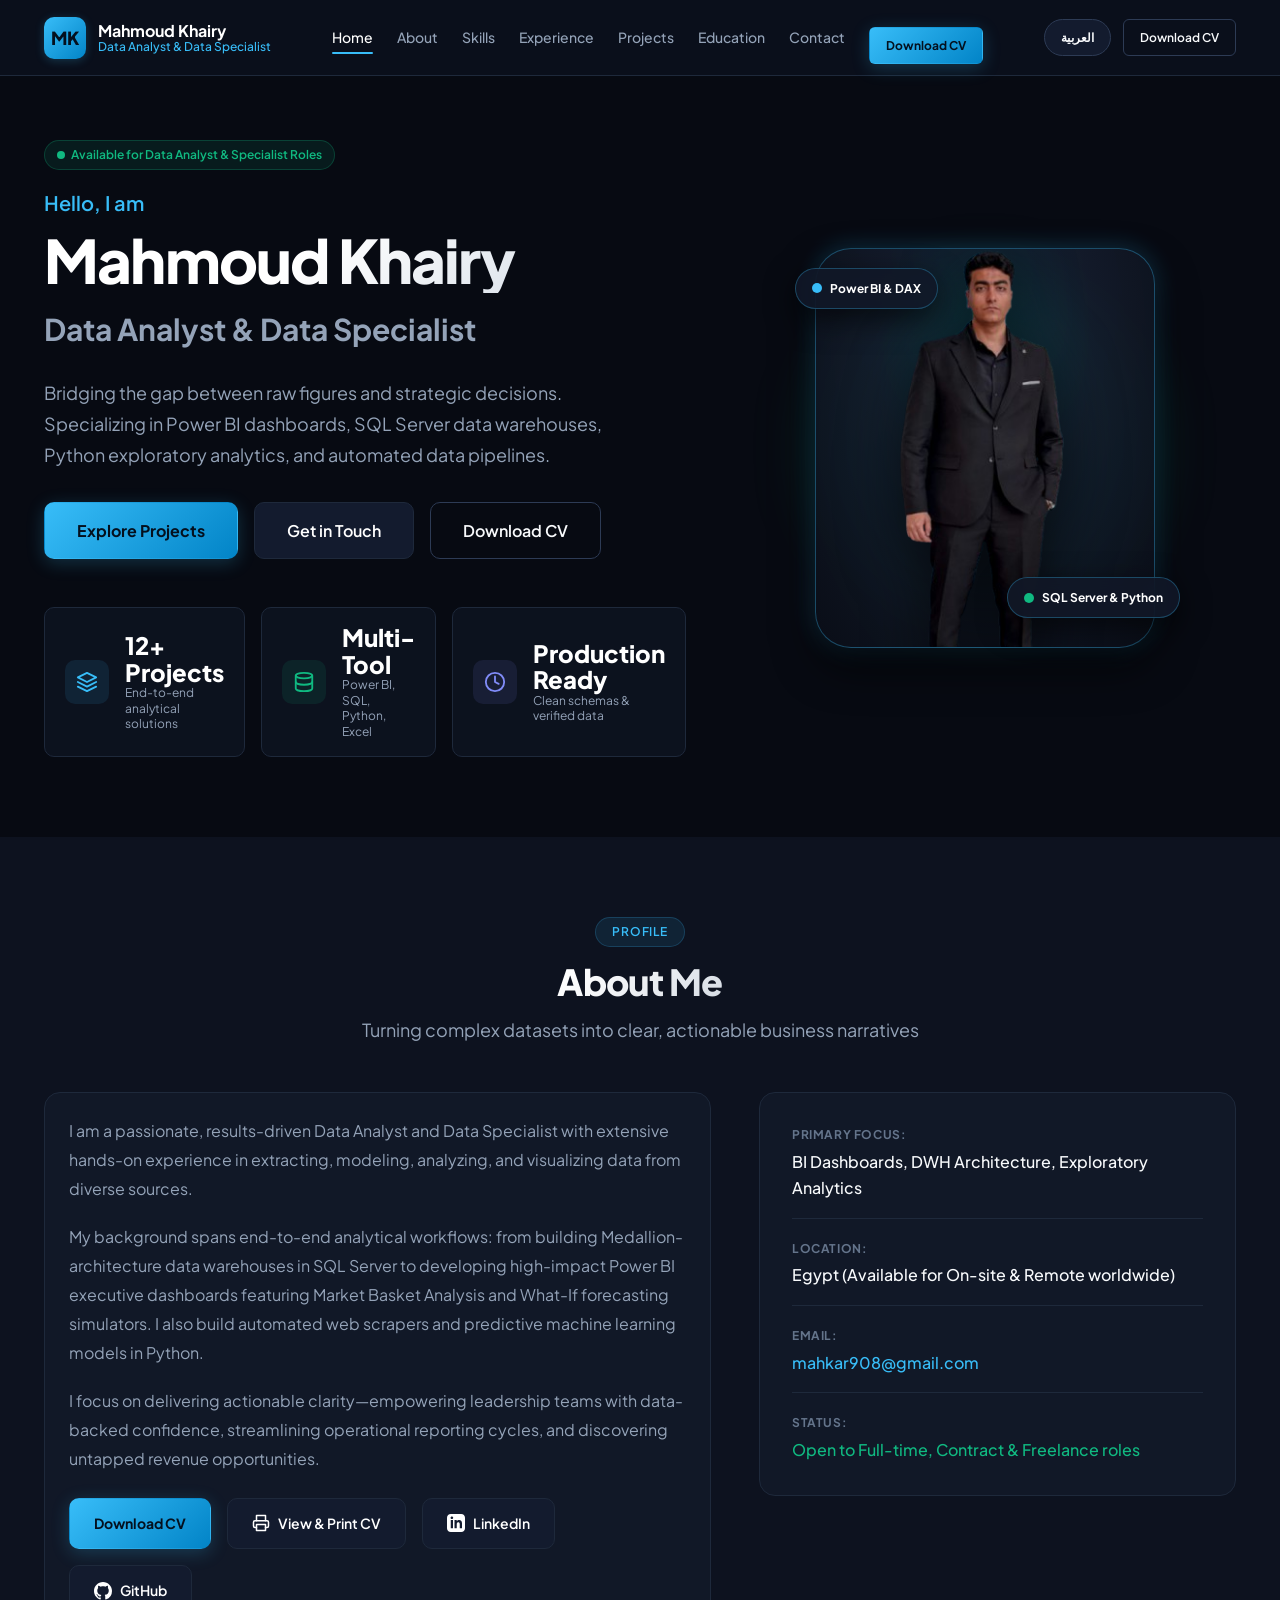
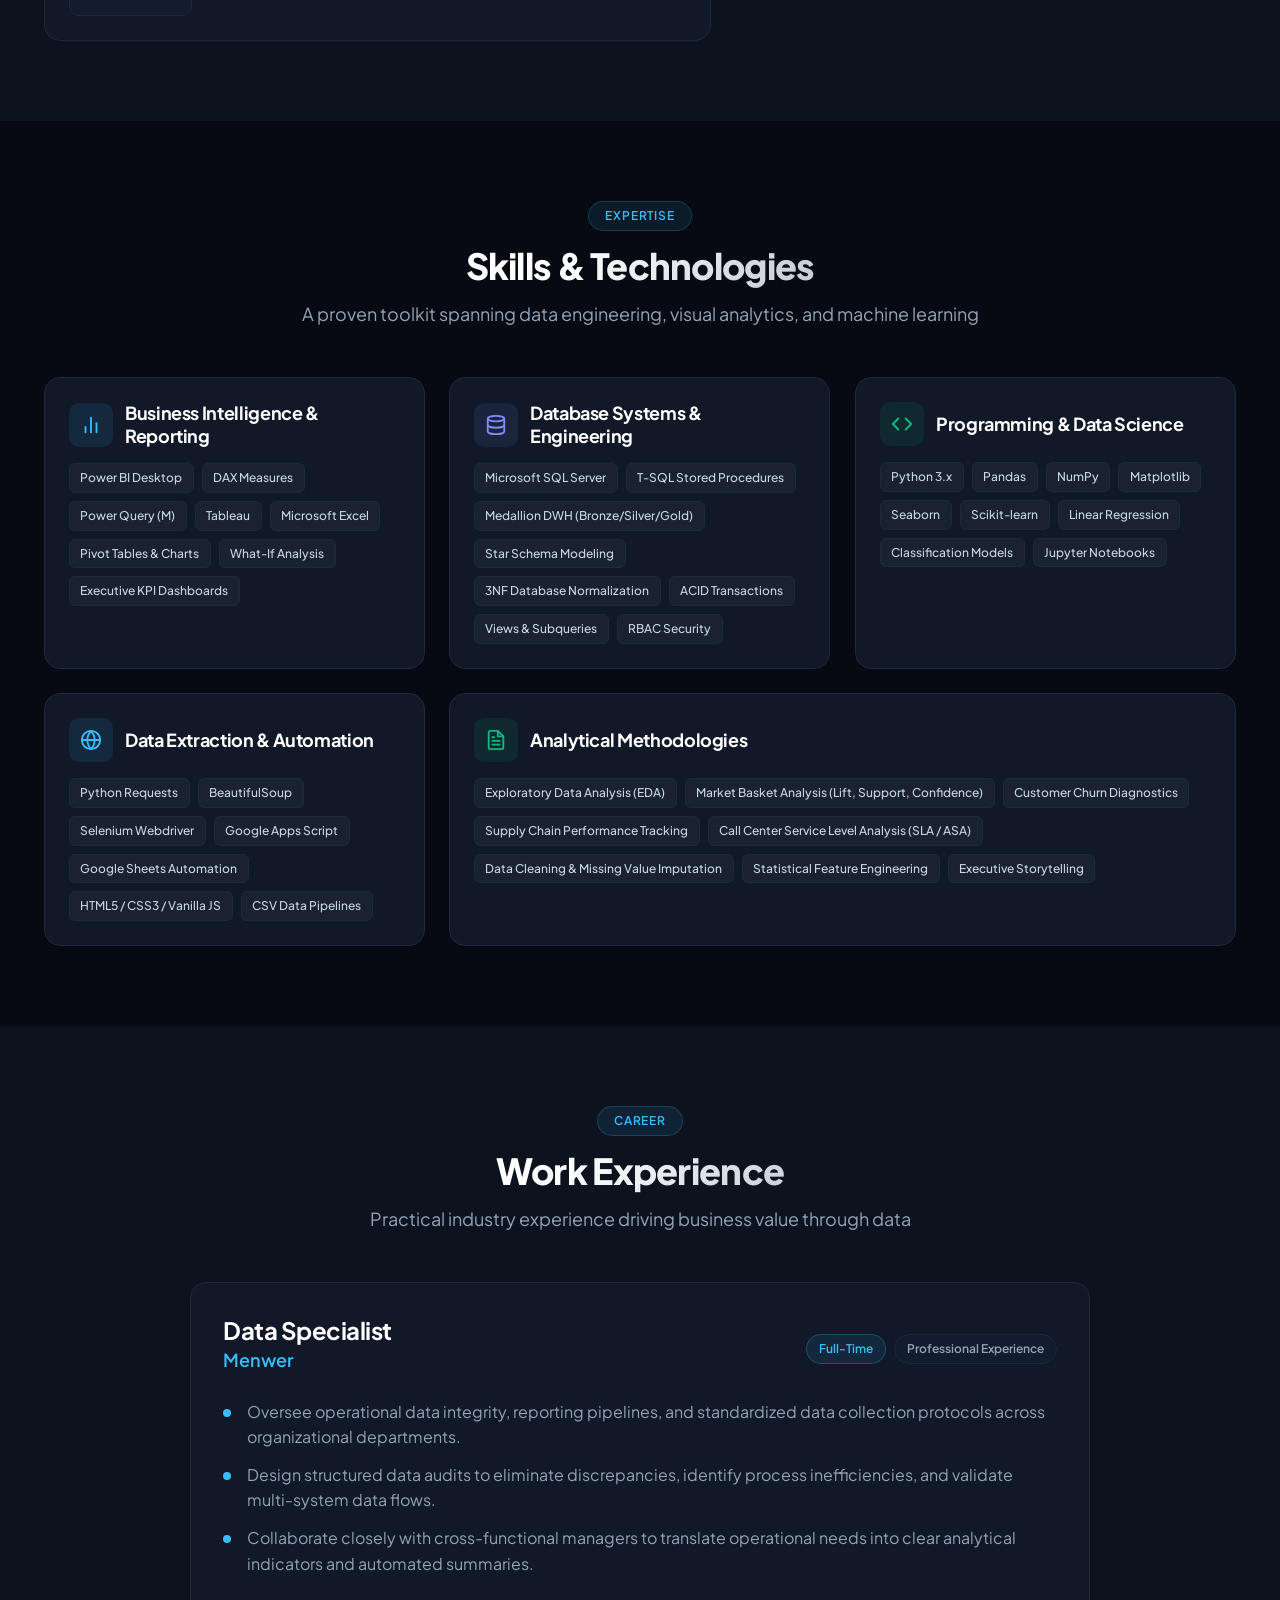
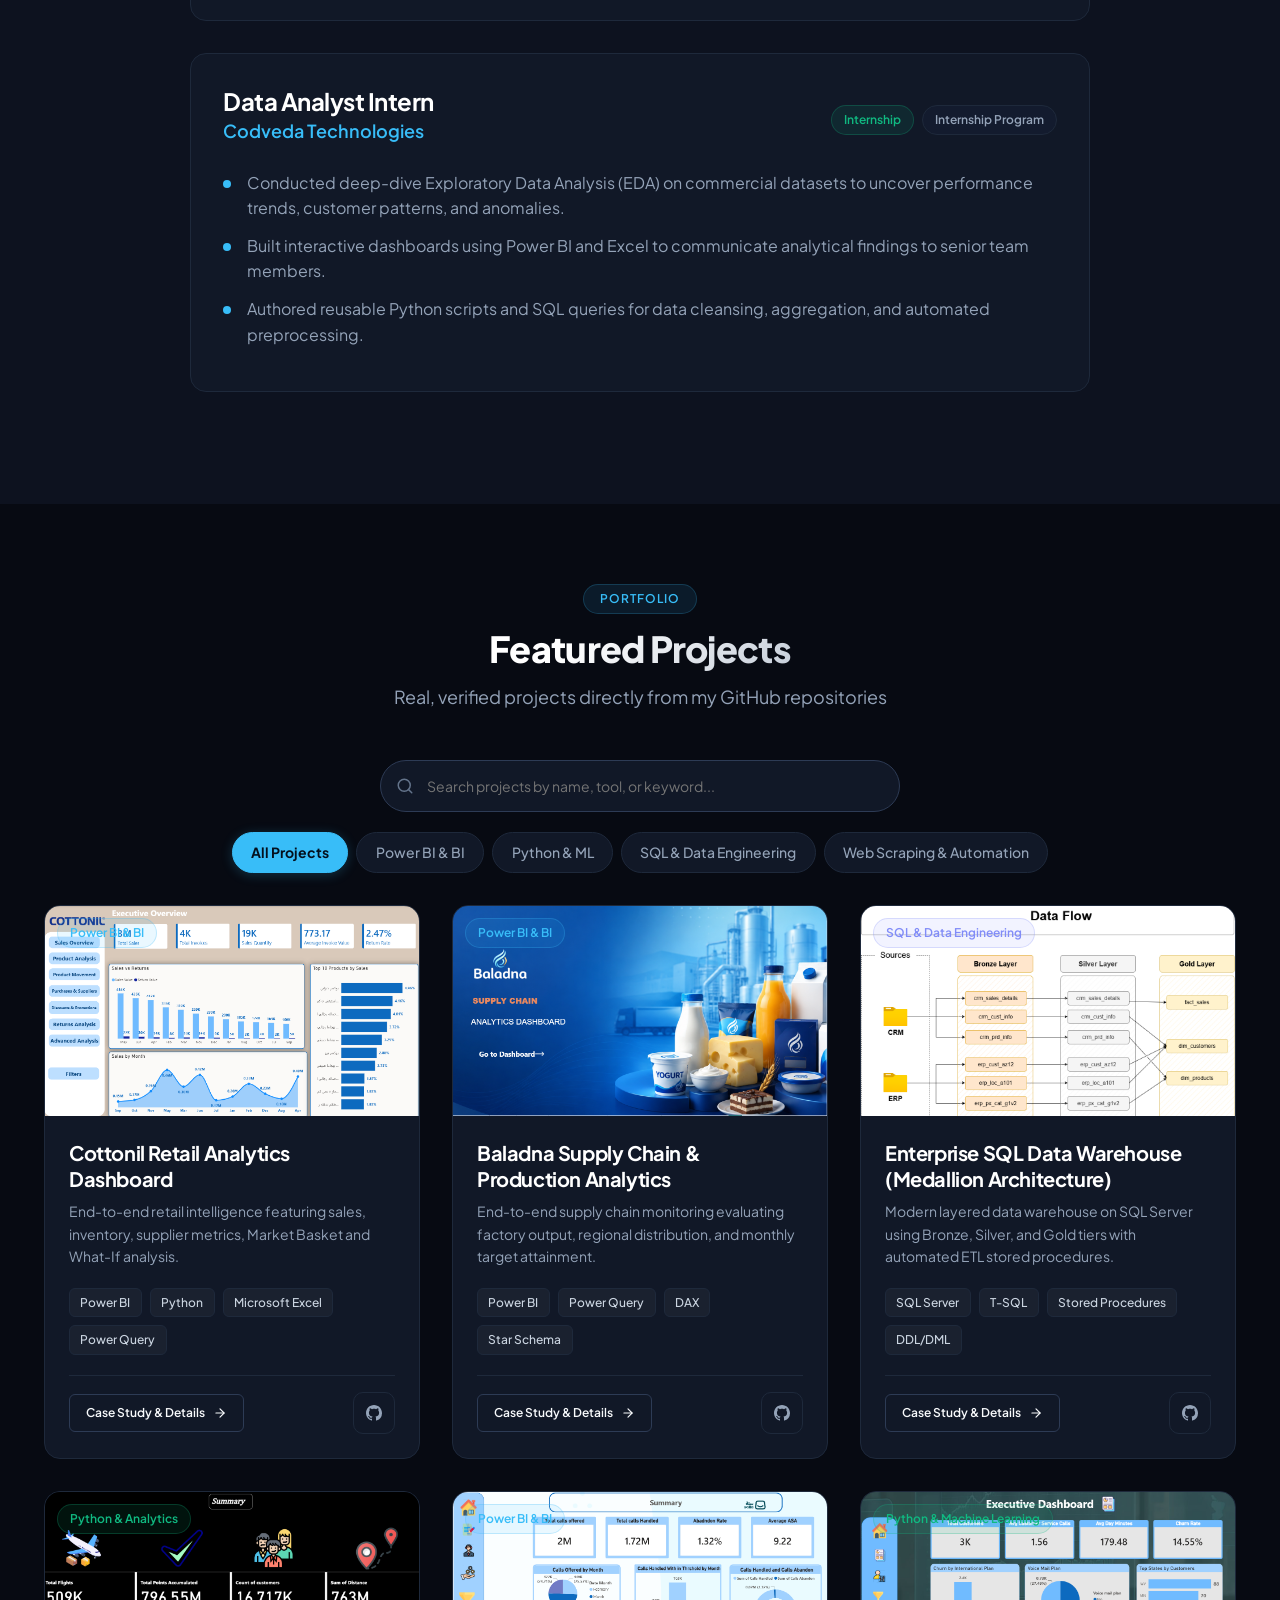
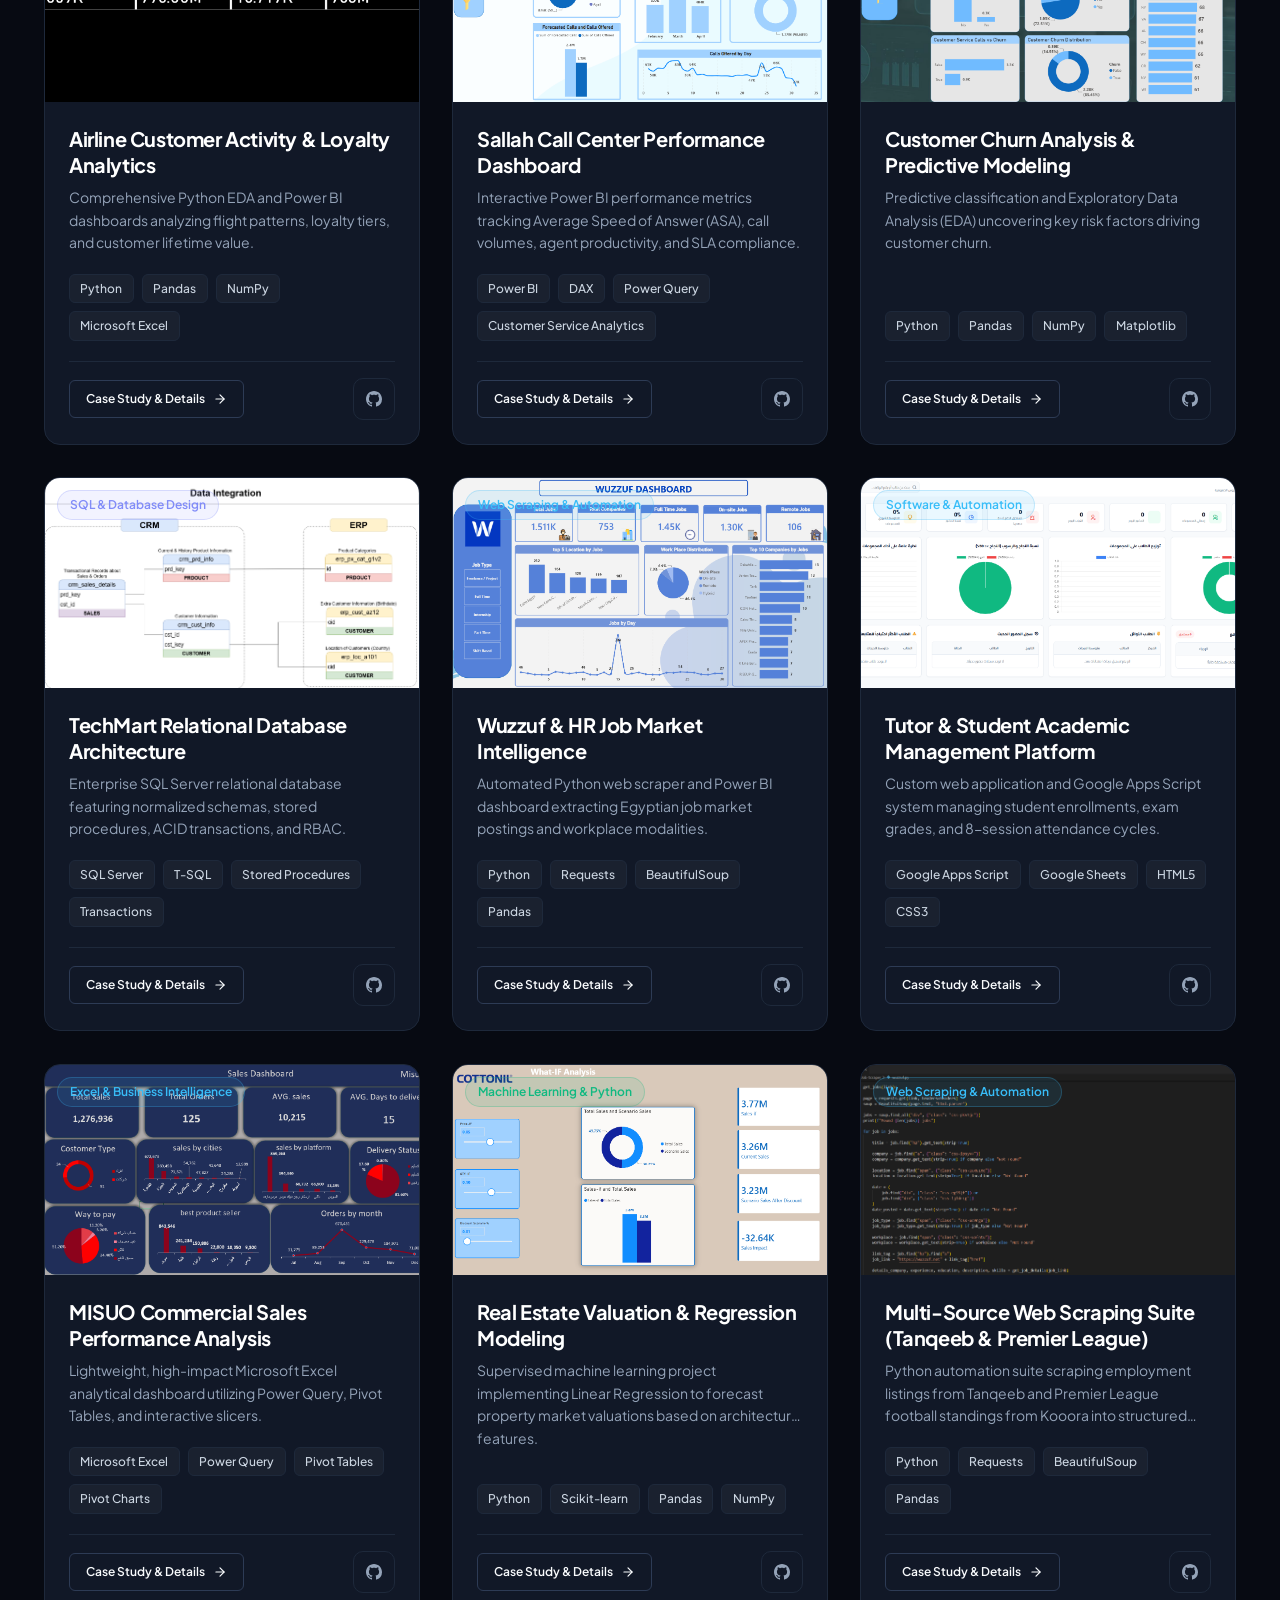
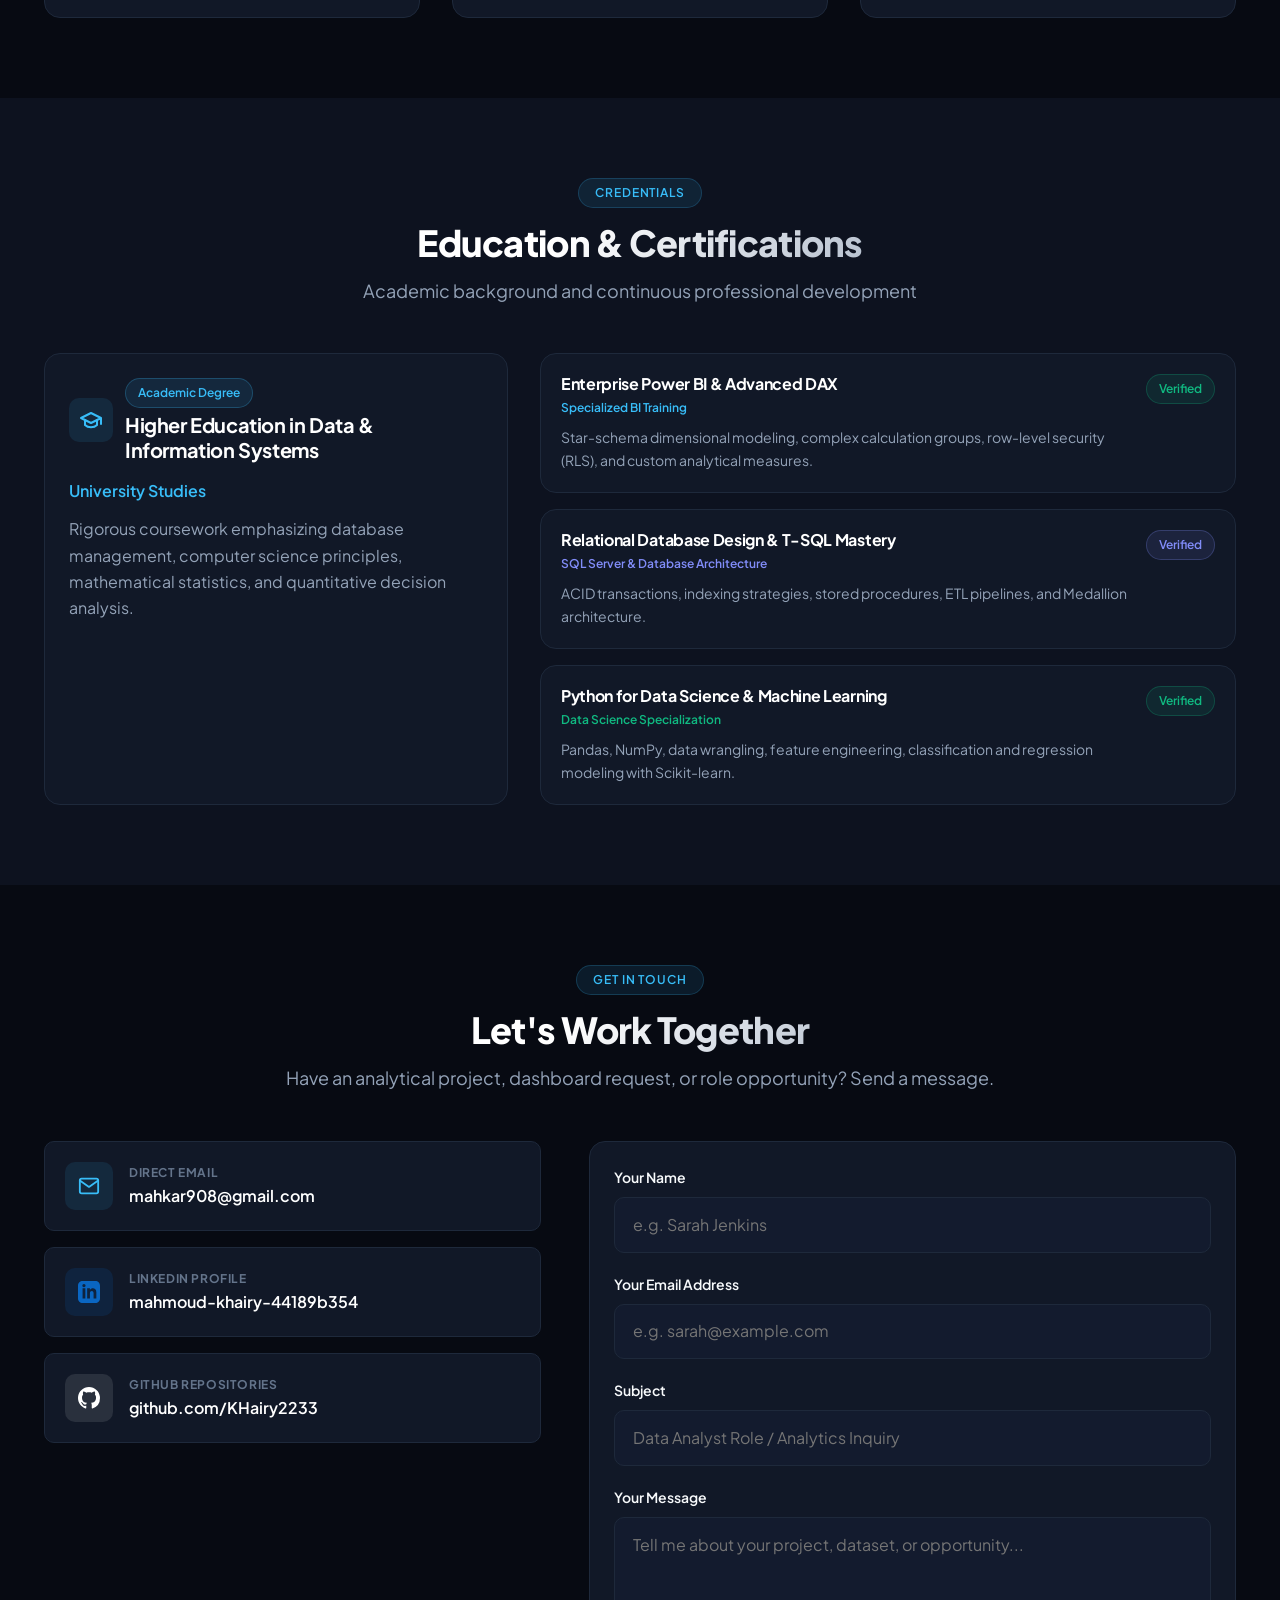
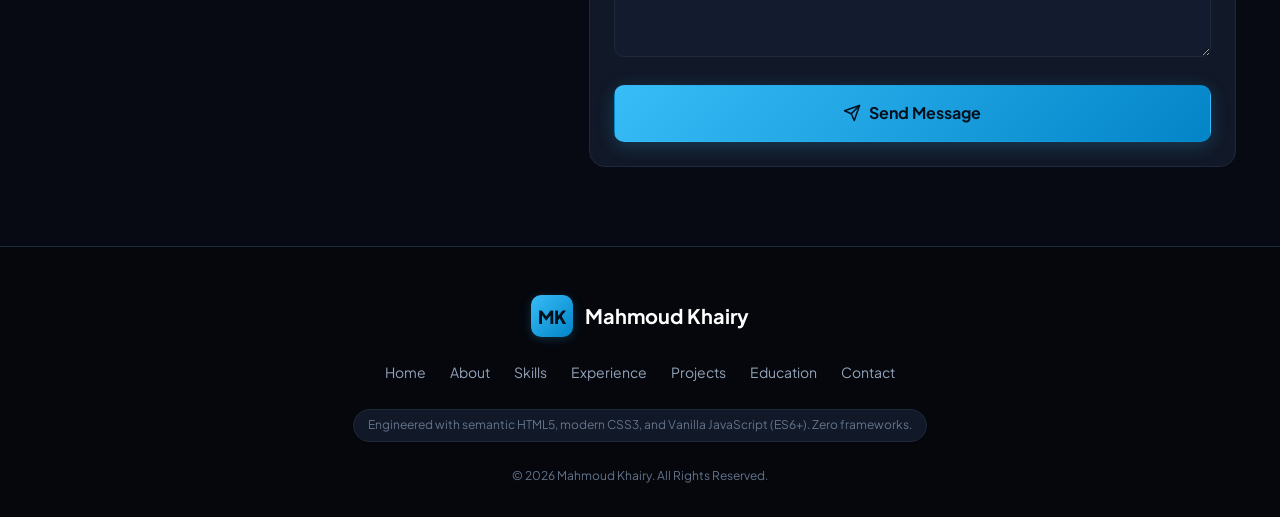
==== commit 2031a4e7: "Add files via upload" ====
--- a/index.html
+++ b/index.html
@@ -68,7 +68,7 @@
         <!-- Language Switcher Pill -->
         <button class="lang-switch-btn" type="button" aria-label="Switch Language">
           <svg viewBox="0 0 24 24" fill="none" stroke="currentColor" stroke-width="2" stroke-linecap="round" stroke-linejoin="round"><circle cx="12" cy="12" r="10"></circle><line x1="2" y1="12" x2="22" y2="12"></line><path d="M12 2a15.3 15.3 0 0 1 4 10 15.3 15.3 0 0 1-4 10 15.3 15.3 0 0 1-4-10 15.3 15.3 0 0 1 4-10z"></path></svg>
-          <span data-i18n="lang_toggle">العربية</span>
+          <span data-i18n="lang_toggle">Ø§Ù„Ø¹Ø±Ø¨ÙŠØ©</span>
         </button>
 
         <a href="cv/Mahmoud_Khairy_CV.pdf" download class="btn btn-outline btn-sm btn-cv-header" data-i18n="nav_cv">
@@ -156,7 +156,7 @@
         <div class="avatar-container">
           <div class="avatar-halo"></div>
           <div class="avatar-frame">
-            <img src="assets/images/me/avatar.jpg" alt="Mahmoud Khairy - Data Analyst" class="avatar-img" width="340" height="340">
+            <img src="assets/images/me/profile.png" alt="Mahmoud Khairy - Data Analyst" class="avatar-img" width="340" height="400">
           </div>
 
           <!-- Floating Skill Badges -->
@@ -194,7 +194,7 @@
             My background spans end-to-end analytical workflows: from building Medallion-architecture data warehouses in SQL Server to developing high-impact Power BI executive dashboards featuring Market Basket Analysis and What-If forecasting simulators. I also build automated web scrapers and predictive machine learning models in Python.
           </p>
           <p data-i18n="about_bio_p3">
-            I focus on delivering actionable clarity—empowering leadership teams with data-backed confidence, streamlining operational reporting cycles, and discovering untapped revenue opportunities.
+            I focus on delivering actionable clarityâ€”empowering leadership teams with data-backed confidence, streamlining operational reporting cycles, and discovering untapped revenue opportunities.
           </p>
 
           <div style="margin-top: var(--space-6); display: flex; flex-wrap: wrap; gap: var(--space-4);">
@@ -649,3 +649,4 @@
   </script>
 </body>
 </html>
+
--- a/assets/css/layout.css
+++ b/assets/css/layout.css
@@ -1,4 +1,4 @@
-/**
+﻿/**
  * Mahmoud Khairy Portfolio - Layout & Responsive Grid
  * Pure CSS3 without frameworks. Bi-directional (LTR/RTL) support.
  */
@@ -306,14 +306,14 @@
 .avatar-container {
   position: relative;
   width: 340px;
-  height: 340px;
+  height: 400px;
   max-width: 100%;
 }
 
 @media (max-width: 768px) {
   .avatar-container {
-    width: 280px;
-    height: 280px;
+    width: 290px;
+    height: 350px;
   }
 }
 
@@ -321,7 +321,7 @@
   position: absolute;
   inset: -20px;
   background: radial-gradient(circle, var(--accent-cyan-glow) 0%, rgba(16, 185, 129, 0.15) 50%, transparent 70%);
-  border-radius: 50%;
+  border-radius: 40px;
   filter: blur(25px);
   z-index: 1;
 }
@@ -331,19 +331,25 @@
   width: 100%;
   height: 100%;
   border-radius: 36px;
-  background: linear-gradient(145deg, #1e293b, #0f172a);
-  padding: 8px;
-  border: 1px solid rgba(56, 189, 248, 0.3);
+  background: radial-gradient(ellipse at 50% 25%, rgba(56, 189, 248, 0.16) 0%, rgba(22, 31, 48, 0.8) 45%, rgba(10, 14, 23, 0.95) 100%);
+  padding: 0;
+  border: 1px solid rgba(56, 189, 248, 0.35);
   box-shadow: 0 20px 40px rgba(0, 0, 0, 0.6), var(--shadow-glow-cyan);
   z-index: 2;
   overflow: hidden;
+  display: flex;
+  align-items: flex-end;
+  justify-content: center;
 }
 
 .avatar-img {
   width: 100%;
   height: 100%;
   object-fit: cover;
-  border-radius: 28px;
+  object-position: center 12%;
+  transform: scale(1.24);
+  transform-origin: center 15%;
+  filter: drop-shadow(0 14px 24px rgba(0, 0, 0, 0.7));
 }
 
 .floating-pill {
@@ -634,3 +640,5 @@
   color: var(--text-muted);
   font-size: var(--fs-xs);
 }
+
+
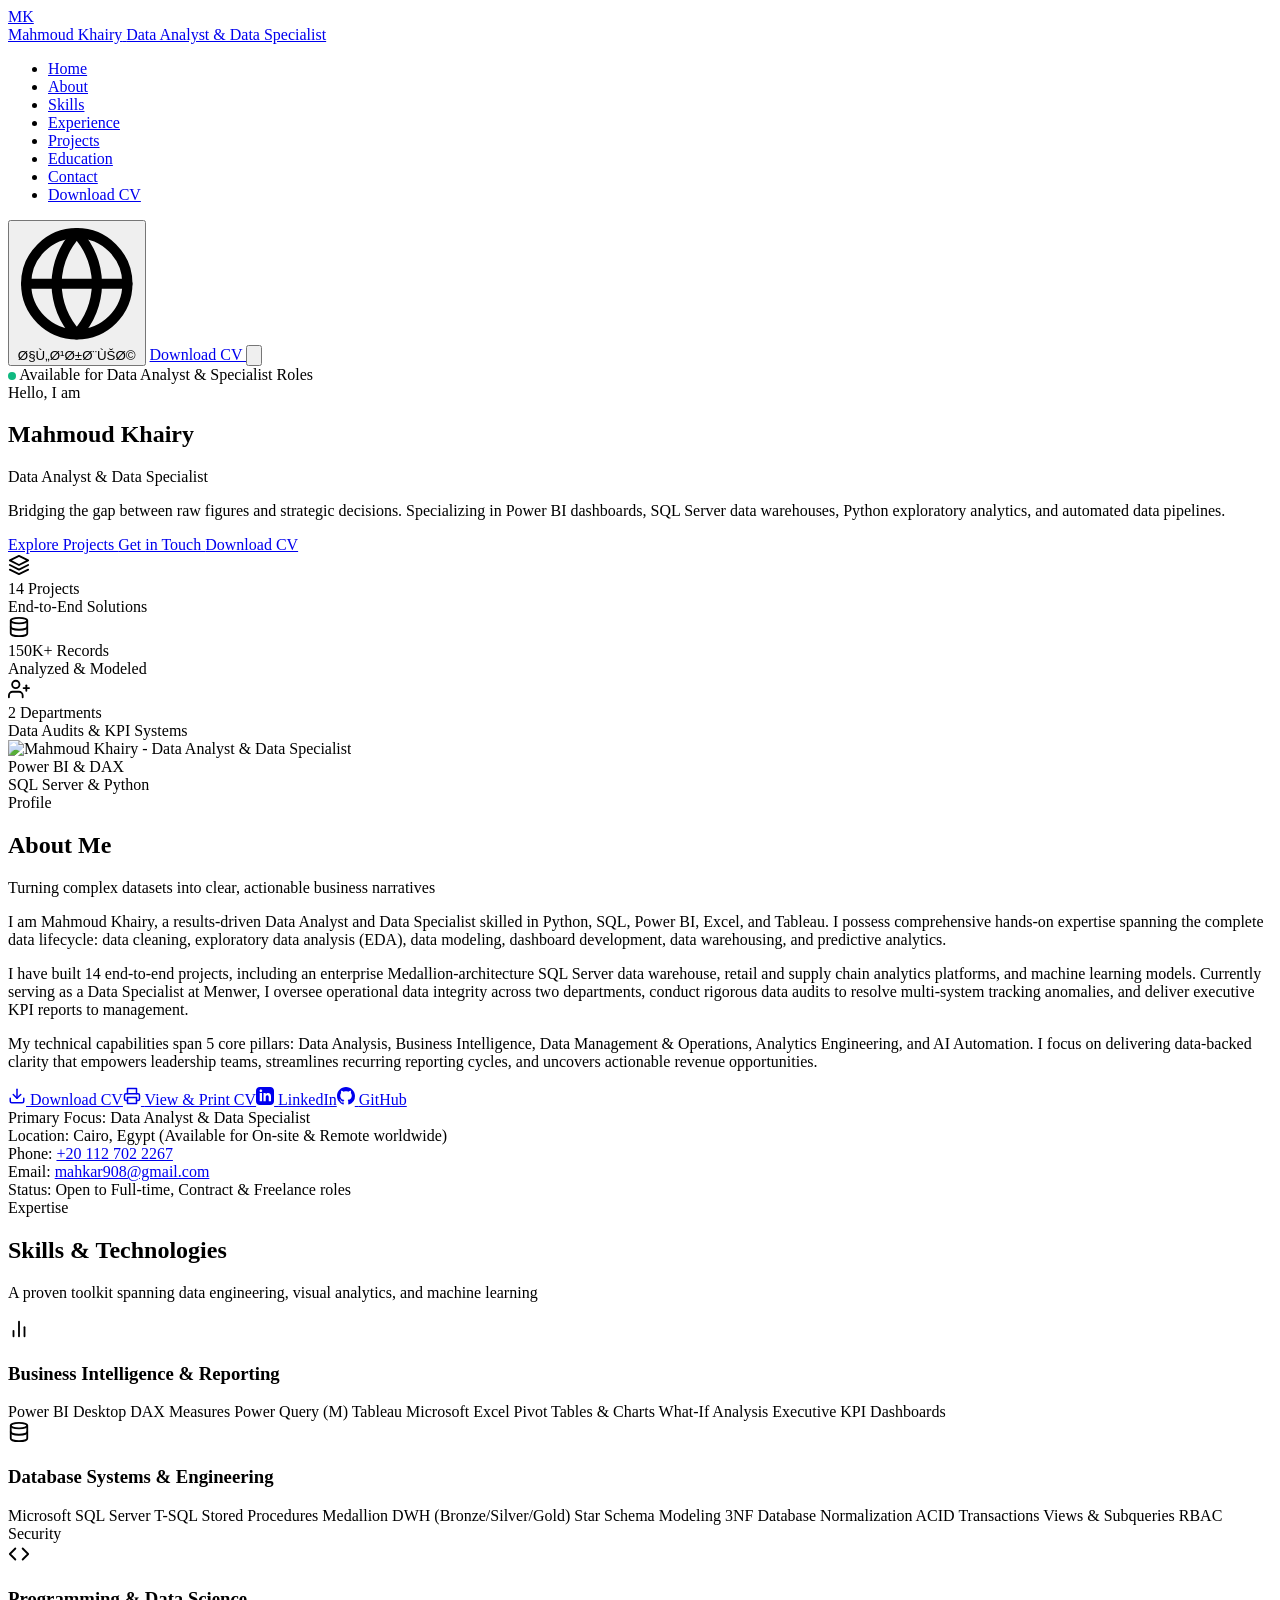
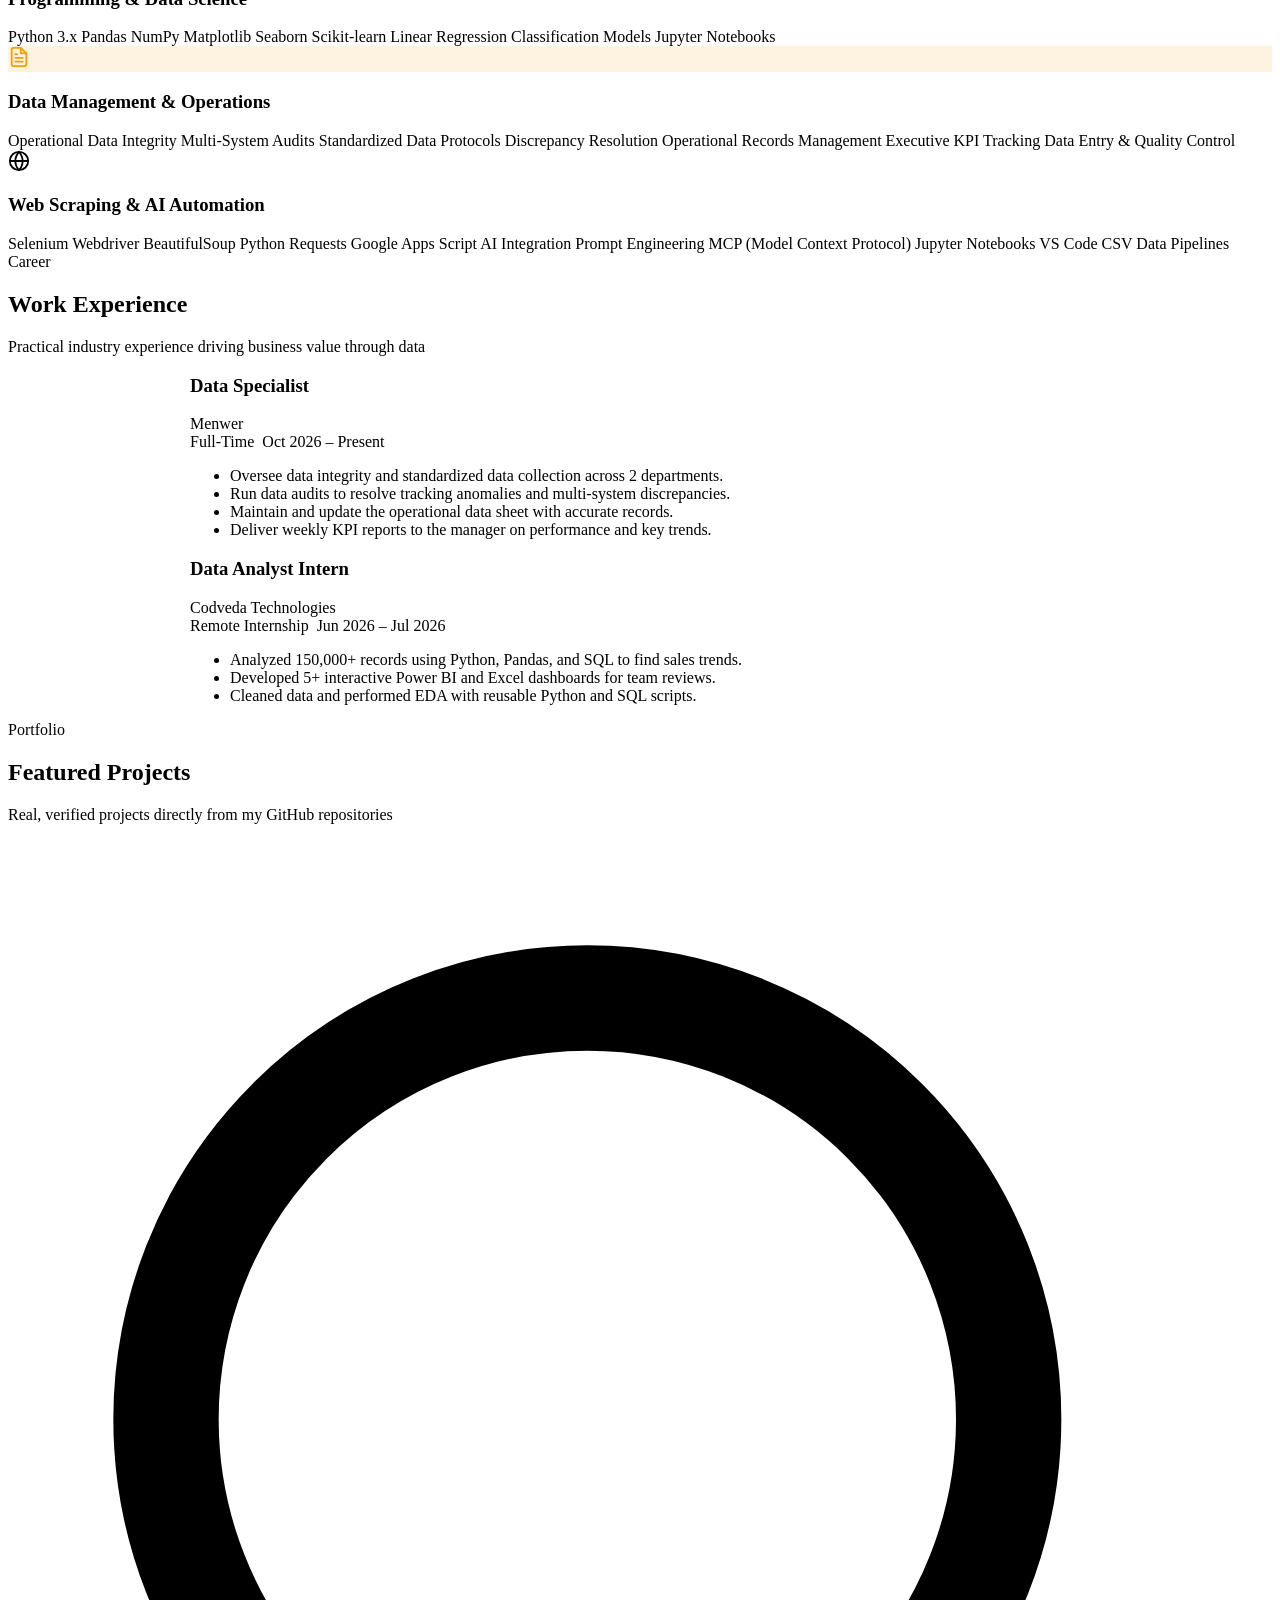
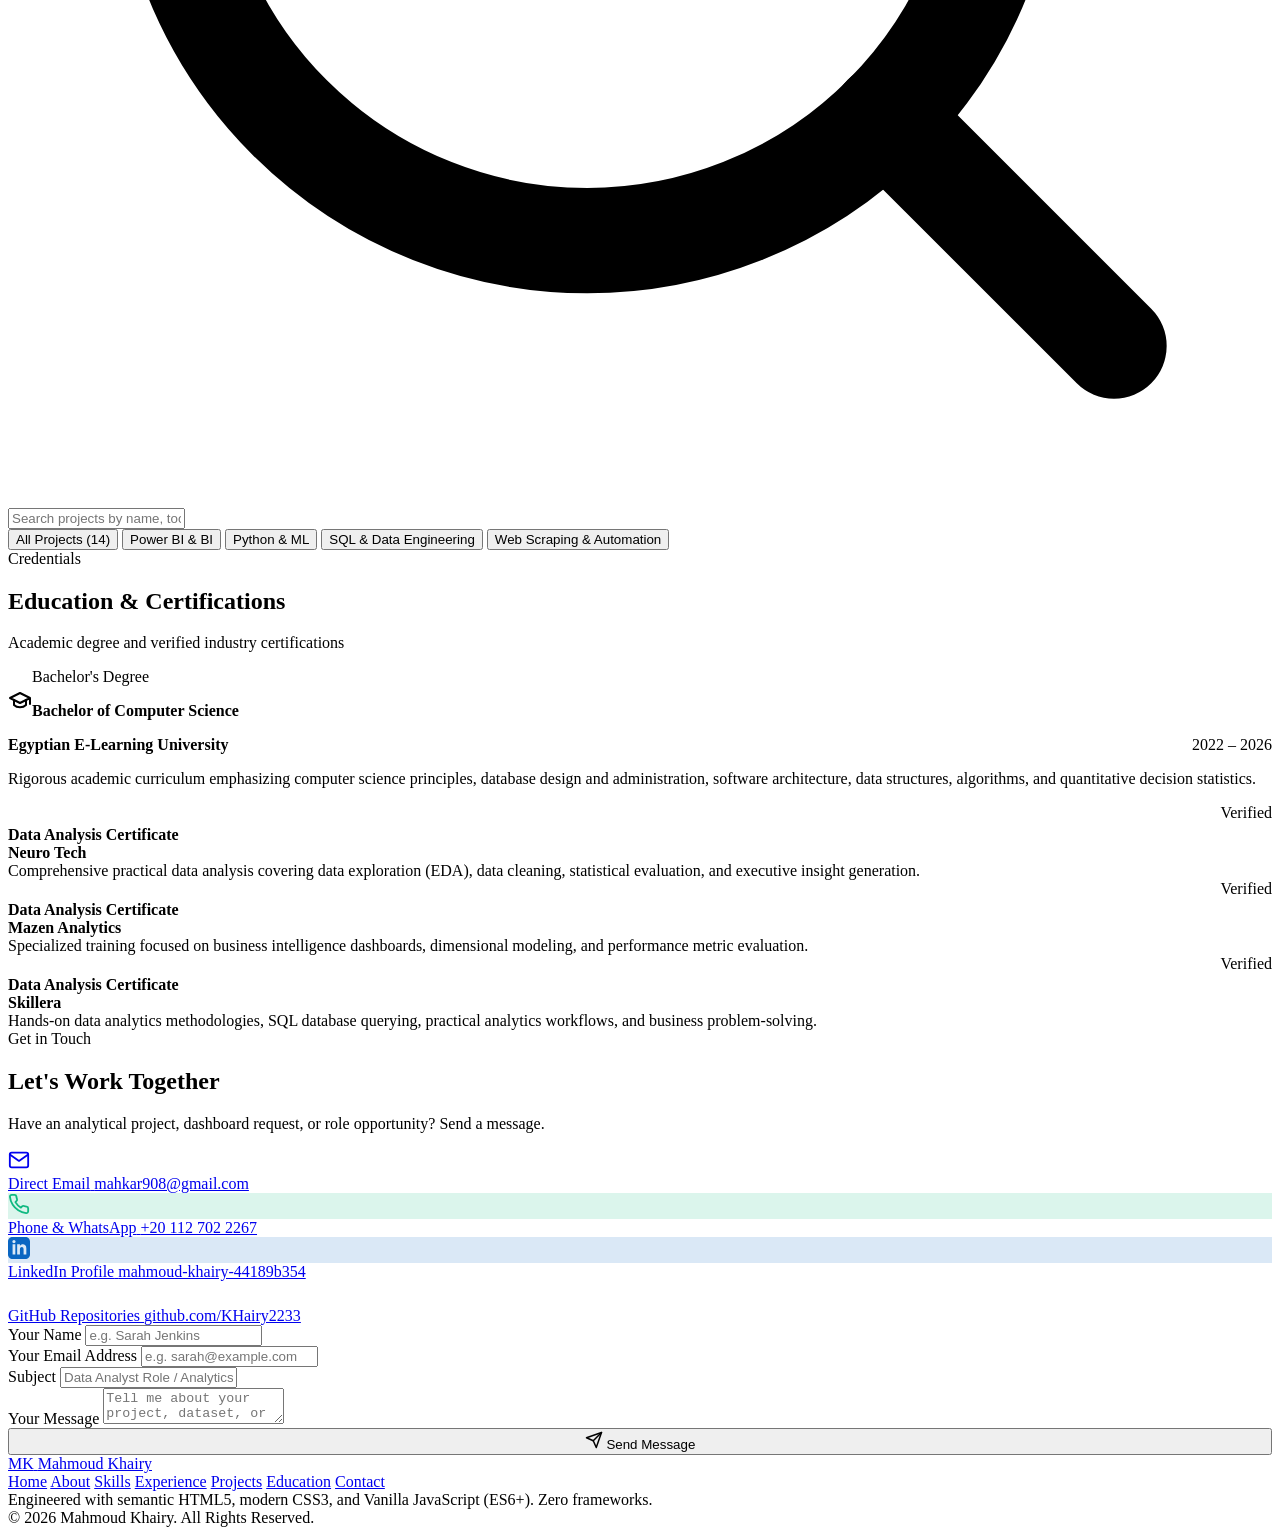
==== commit fb83710b: "Add files via upload" ====
--- a/index.html
+++ b/index.html
@@ -124,8 +124,8 @@
               <svg width="22" height="22" viewBox="0 0 24 24" fill="none" stroke="currentColor" stroke-width="2" stroke-linecap="round" stroke-linejoin="round"><polygon points="12 2 2 7 12 12 22 7 12 2"></polygon><polyline points="2 17 12 22 22 17"></polyline><polyline points="2 12 12 17 22 12"></polyline></svg>
             </div>
             <div>
-              <div class="stat-number" data-i18n="hero_stat_projects">12+ Projects</div>
-              <div class="stat-label" data-i18n="hero_stat_projects_desc">End-to-end solutions</div>
+              <div class="stat-number" data-i18n="hero_stat_projects">14 Projects</div>
+              <div class="stat-label" data-i18n="hero_stat_projects_desc">End-to-End Solutions</div>
             </div>
           </div>
 
@@ -134,18 +134,18 @@
               <svg width="22" height="22" viewBox="0 0 24 24" fill="none" stroke="currentColor" stroke-width="2" stroke-linecap="round" stroke-linejoin="round"><ellipse cx="12" cy="5" rx="9" ry="3"></ellipse><path d="M21 12c0 1.66-4 3-9 3s-9-1.34-9-3"></path><path d="M3 5v14c0 1.66 4 3 9 3s9-1.34 9-3V5"></path></svg>
             </div>
             <div>
-              <div class="stat-number" data-i18n="hero_stat_tech">Power BI & SQL</div>
-              <div class="stat-label" data-i18n="hero_stat_tech_desc">DWH & Visual Dashboards</div>
+              <div class="stat-number" data-i18n="hero_stat_tech">150K+ Records</div>
+              <div class="stat-label" data-i18n="hero_stat_tech_desc">Analyzed &amp; Modeled</div>
             </div>
           </div>
 
           <div class="stat-card">
             <div class="stat-icon" style="background: var(--accent-purple-subtle); color: var(--accent-purple);">
-              <svg width="22" height="22" viewBox="0 0 24 24" fill="none" stroke="currentColor" stroke-width="2" stroke-linecap="round" stroke-linejoin="round"><circle cx="12" cy="12" r="10"></circle><polyline points="12 6 12 12 16 14"></polyline></svg>
+              <svg width="22" height="22" viewBox="0 0 24 24" fill="none" stroke="currentColor" stroke-width="2" stroke-linecap="round" stroke-linejoin="round"><path d="M16 21v-2a4 4 0 0 0-4-4H5a4 4 0 0 0-4 4v2"></path><circle cx="8.5" cy="7" r="4"></circle><line x1="20" y1="8" x2="20" y2="14"></line><line x1="23" y1="11" x2="17" y2="11"></line></svg>
             </div>
             <div>
-              <div class="stat-number" data-i18n="hero_stat_quality">Production</div>
-              <div class="stat-label" data-i18n="hero_stat_quality_desc">Clean ETL & Verified Data</div>
+              <div class="stat-number" data-i18n="hero_stat_quality">2 Departments</div>
+              <div class="stat-label" data-i18n="hero_stat_quality_desc">Data Audits &amp; KPI Systems</div>
             </div>
           </div>
         </div>
@@ -153,21 +153,28 @@
 
       <!-- Right Column: Visual Frame & Authentic Photo -->
       <div class="hero-visual reveal active delay-2">
-        <div class="avatar-container">
-          <div class="avatar-halo"></div>
-          <div class="avatar-frame">
-            <img src="assets/images/me/profile.png" alt="Mahmoud Khairy - Data Analyst" class="avatar-img" width="340" height="400">
+        <div class="portrait-composition">
+          <!-- Backlight ambient glow -->
+          <div class="portrait-glow"></div>
+
+          <!-- Abstract Decorative Rounded Shapes Behind Portrait -->
+          <div class="decor-card-left" aria-hidden="true"></div>
+          <div class="decor-card-right" aria-hidden="true"></div>
+
+          <!-- Main Portrait Squircle Frame -->
+          <div class="portrait-main-frame">
+            <img src="assets/images/me/profile.png" alt="Mahmoud Khairy - Data Analyst & Data Specialist" class="portrait-img" width="350" height="380">
           </div>
 
           <!-- Floating Skill Badges -->
           <div class="floating-pill floating-pill-1">
-            <span style="display:inline-block; width:10px; height:10px; border-radius:50%; background:#38bdf8;"></span>
-            <span>Power BI & DAX</span>
+            <span class="pill-dot pill-dot-cyan"></span>
+            <span>Power BI &amp; DAX</span>
           </div>
 
           <div class="floating-pill floating-pill-2">
-            <span style="display:inline-block; width:10px; height:10px; border-radius:50%; background:#10b981;"></span>
-            <span>SQL Server & Python</span>
+            <span class="pill-dot pill-dot-emerald"></span>
+            <span>SQL Server &amp; Python</span>
           </div>
         </div>
       </div>
@@ -188,13 +195,13 @@
       <div class="about-grid">
         <div class="about-bio card reveal">
           <p data-i18n="about_bio_p1">
-            I am a passionate, results-driven Data Analyst and Data Specialist with extensive hands-on experience in extracting, modeling, analyzing, and visualizing data from diverse sources.
+            I am Mahmoud Khairy, a results-driven Data Analyst and Data Specialist skilled in Python, SQL, Power BI, Excel, and Tableau. I possess comprehensive hands-on expertise spanning the complete data lifecycle: data cleaning, exploratory data analysis (EDA), data modeling, dashboard development, data warehousing, and predictive analytics.
           </p>
           <p data-i18n="about_bio_p2">
-            My background spans end-to-end analytical workflows: from building Medallion-architecture data warehouses in SQL Server to developing high-impact Power BI executive dashboards featuring Market Basket Analysis and What-If forecasting simulators. I also build automated web scrapers and predictive machine learning models in Python.
+            I have built 14 end-to-end projects, including an enterprise Medallion-architecture SQL Server data warehouse, retail and supply chain analytics platforms, and machine learning models. Currently serving as a Data Specialist at Menwer, I oversee operational data integrity across two departments, conduct rigorous data audits to resolve multi-system tracking anomalies, and deliver executive KPI reports to management.
           </p>
           <p data-i18n="about_bio_p3">
-            I focus on delivering actionable clarityâ€”empowering leadership teams with data-backed confidence, streamlining operational reporting cycles, and discovering untapped revenue opportunities.
+            My technical capabilities span 5 core pillars: Data Analysis, Business Intelligence, Data Management &amp; Operations, Analytics Engineering, and AI Automation. I focus on delivering data-backed clarity that empowers leadership teams, streamlines recurring reporting cycles, and uncovers actionable revenue opportunities.
           </p>
 
           <div style="margin-top: var(--space-6); display: flex; flex-wrap: wrap; gap: var(--space-4);">
@@ -222,11 +229,15 @@
           <div class="info-list">
             <div class="info-item">
               <span class="info-label" data-i18n="about_info_role_label">Primary Focus:</span>
-              <span class="info-val" data-i18n="about_info_role">BI Dashboards, DWH Architecture, Exploratory Analytics</span>
+              <span class="info-val" data-i18n="about_info_role">Data Analyst &amp; Data Specialist</span>
             </div>
             <div class="info-item">
               <span class="info-label" data-i18n="about_info_location_label">Location:</span>
-              <span class="info-val" data-i18n="about_info_location">Egypt (Available for On-site & Remote worldwide)</span>
+              <span class="info-val" data-i18n="about_info_location">Cairo, Egypt (Available for On-site &amp; Remote worldwide)</span>
+            </div>
+            <div class="info-item">
+              <span class="info-label" data-i18n="about_info_phone_label">Phone:</span>
+              <span class="info-val"><a href="tel:+201127022267">+20 112 702 2267</a></span>
             </div>
             <div class="info-item">
               <span class="info-label" data-i18n="about_info_email_label">Email:</span>
@@ -234,7 +245,7 @@
             </div>
             <div class="info-item">
               <span class="info-label" data-i18n="about_info_availability_label">Status:</span>
-              <span class="info-val" style="color: var(--accent-emerald);" data-i18n="about_info_availability">Open to Full-time, Contract & Freelance roles</span>
+              <span class="info-val" style="color: var(--accent-emerald);" data-i18n="about_info_availability">Open to Full-time, Contract &amp; Freelance roles</span>
             </div>
           </div>
         </div>
@@ -315,42 +326,44 @@
           </div>
         </div>
 
-        <!-- 4. Data Extraction & Automation -->
+        <!-- 4. Data Management & Operations -->
         <div class="skill-card reveal">
           <div class="skill-header">
-            <div class="skill-icon-wrap">
-              <svg width="22" height="22" viewBox="0 0 24 24" fill="none" stroke="currentColor" stroke-width="2" stroke-linecap="round" stroke-linejoin="round"><circle cx="12" cy="12" r="10"></circle><line x1="2" y1="12" x2="22" y2="12"></line><path d="M12 2a15.3 15.3 0 0 1 4 10 15.3 15.3 0 0 1-4 10 15.3 15.3 0 0 1-4-10 15.3 15.3 0 0 1 4-10z"></path></svg>
-            </div>
-            <h3 class="skill-card-title" data-i18n="skills_cat_scraping">Data Extraction & Automation</h3>
+            <div class="skill-icon-wrap" style="background: var(--accent-amber-subtle, rgba(245, 158, 11, 0.12)); color: var(--accent-amber, #f59e0b);">
+              <svg width="22" height="22" viewBox="0 0 24 24" fill="none" stroke="currentColor" stroke-width="2" stroke-linecap="round" stroke-linejoin="round"><path d="M14 2H6a2 2 0 0 0-2 2v16a2 2 0 0 0 2 2h12a2 2 0 0 0 2-2V8z"></path><polyline points="14 2 14 8 20 8"></polyline><line x1="16" y1="13" x2="8" y2="13"></line><line x1="16" y1="17" x2="8" y2="17"></line><polyline points="10 9 9 9 8 9"></polyline></svg>
+            </div>
+            <h3 class="skill-card-title" data-i18n="skills_cat_mgmt">Data Management &amp; Operations</h3>
           </div>
           <div class="skill-list">
-            <span class="tech-tag">Python Requests</span>
-            <span class="tech-tag">BeautifulSoup</span>
-            <span class="tech-tag">Selenium Webdriver</span>
-            <span class="tech-tag">Google Apps Script</span>
-            <span class="tech-tag">Google Sheets Automation</span>
-            <span class="tech-tag">HTML5 / CSS3 / Vanilla JS</span>
-            <span class="tech-tag">CSV Data Pipelines</span>
-          </div>
-        </div>
-
-        <!-- 5. Analytical Methodologies -->
+            <span class="tech-tag">Operational Data Integrity</span>
+            <span class="tech-tag">Multi-System Audits</span>
+            <span class="tech-tag">Standardized Data Protocols</span>
+            <span class="tech-tag">Discrepancy Resolution</span>
+            <span class="tech-tag">Operational Records Management</span>
+            <span class="tech-tag">Executive KPI Tracking</span>
+            <span class="tech-tag">Data Entry &amp; Quality Control</span>
+          </div>
+        </div>
+
+        <!-- 5. Web Scraping & AI Automation -->
         <div class="skill-card reveal delay-1" style="grid-column: span 2;">
           <div class="skill-header">
-            <div class="skill-icon-wrap" style="background: var(--accent-emerald-subtle); color: var(--accent-emerald);">
-              <svg width="22" height="22" viewBox="0 0 24 24" fill="none" stroke="currentColor" stroke-width="2" stroke-linecap="round" stroke-linejoin="round"><path d="M14 2H6a2 2 0 0 0-2 2v16a2 2 0 0 0 2 2h12a2 2 0 0 0 2-2V8z"></path><polyline points="14 2 14 8 20 8"></polyline><line x1="16" y1="13" x2="8" y2="13"></line><line x1="16" y1="17" x2="8" y2="17"></line><polyline points="10 9 9 9 8 9"></polyline></svg>
-            </div>
-            <h3 class="skill-card-title" data-i18n="skills_cat_methodologies">Analytical Methodologies & Business Focus</h3>
+            <div class="skill-icon-wrap" style="background: var(--accent-cyan-subtle); color: var(--accent-cyan);">
+              <svg width="22" height="22" viewBox="0 0 24 24" fill="none" stroke="currentColor" stroke-width="2" stroke-linecap="round" stroke-linejoin="round"><circle cx="12" cy="12" r="10"></circle><line x1="2" y1="12" x2="22" y2="12"></line><path d="M12 2a15.3 15.3 0 0 1 4 10 15.3 15.3 0 0 1-4 10 15.3 15.3 0 0 1-4-10 15.3 15.3 0 0 1 4-10z"></path></svg>
+            </div>
+            <h3 class="skill-card-title" data-i18n="skills_cat_scraping">Web Scraping &amp; AI Automation</h3>
           </div>
           <div class="skill-list">
-            <span class="tech-tag">Exploratory Data Analysis (EDA)</span>
-            <span class="tech-tag">Market Basket Analysis (Lift, Support, Confidence)</span>
-            <span class="tech-tag">Customer Churn Diagnostics</span>
-            <span class="tech-tag">Supply Chain Performance Tracking</span>
-            <span class="tech-tag">Call Center Service Level Analysis (SLA / ASA)</span>
-            <span class="tech-tag">Data Cleaning & Missing Value Imputation</span>
-            <span class="tech-tag">Statistical Feature Engineering</span>
-            <span class="tech-tag">Executive Storytelling</span>
+            <span class="tech-tag">Selenium Webdriver</span>
+            <span class="tech-tag">BeautifulSoup</span>
+            <span class="tech-tag">Python Requests</span>
+            <span class="tech-tag">Google Apps Script</span>
+            <span class="tech-tag">AI Integration</span>
+            <span class="tech-tag">Prompt Engineering</span>
+            <span class="tech-tag">MCP (Model Context Protocol)</span>
+            <span class="tech-tag">Jupyter Notebooks</span>
+            <span class="tech-tag">VS Code</span>
+            <span class="tech-tag">CSV Data Pipelines</span>
           </div>
         </div>
       </div>
@@ -378,18 +391,21 @@
             </div>
             <div style="display: flex; align-items: center; gap: 0.5rem;">
               <span class="badge badge-cyan" data-i18n="exp_menwer_badge">Full-Time</span>
-              <span class="badge" data-i18n="exp_menwer_period">Professional Experience</span>
+              <span class="badge" data-i18n="exp_menwer_period">Oct 2026 – Present</span>
             </div>
           </div>
           <ul class="timeline-bullets">
             <li class="timeline-bullet" data-i18n="exp_menwer_p1">
-              Oversee operational data integrity, reporting pipelines, and standardized data collection protocols across organizational departments.
+              Oversee data integrity and standardized data collection across 2 departments.
             </li>
             <li class="timeline-bullet" data-i18n="exp_menwer_p2">
-              Design structured data audits to eliminate discrepancies, identify process inefficiencies, and validate multi-system data flows.
+              Run data audits to resolve tracking anomalies and multi-system discrepancies.
             </li>
             <li class="timeline-bullet" data-i18n="exp_menwer_p3">
-              Collaborate closely with cross-functional managers to translate operational needs into clear analytical indicators and automated summaries.
+              Maintain and update the operational data sheet with accurate records.
+            </li>
+            <li class="timeline-bullet" data-i18n="exp_menwer_p4">
+              Deliver weekly KPI reports to the manager on performance and key trends.
             </li>
           </ul>
         </article>
@@ -402,19 +418,19 @@
               <div class="timeline-company" data-i18n="exp_codveda_company">Codveda Technologies</div>
             </div>
             <div style="display: flex; align-items: center; gap: 0.5rem;">
-              <span class="badge badge-emerald" data-i18n="exp_codveda_badge">Internship</span>
-              <span class="badge" data-i18n="exp_codveda_period">Internship Program</span>
+              <span class="badge badge-emerald" data-i18n="exp_codveda_badge">Remote Internship</span>
+              <span class="badge" data-i18n="exp_codveda_period">Jun 2026 – Jul 2026</span>
             </div>
           </div>
           <ul class="timeline-bullets">
             <li class="timeline-bullet" data-i18n="exp_codveda_p1">
-              Conducted deep-dive Exploratory Data Analysis (EDA) on commercial datasets to uncover performance trends, customer patterns, and anomalies.
+              Analyzed 150,000+ records using Python, Pandas, and SQL to find sales trends.
             </li>
             <li class="timeline-bullet" data-i18n="exp_codveda_p2">
-              Built interactive dashboards using Power BI and Excel to communicate analytical findings to senior team members.
+              Developed 5+ interactive Power BI and Excel dashboards for team reviews.
             </li>
             <li class="timeline-bullet" data-i18n="exp_codveda_p3">
-              Authored reusable Python scripts and SQL queries for data cleansing, aggregation, and automated preprocessing.
+              Cleaned data and performed EDA with reusable Python and SQL scripts.
             </li>
           </ul>
         </article>
@@ -443,7 +459,7 @@
 
         <!-- Category Filters -->
         <div class="filter-group">
-          <button class="filter-btn active" data-category="all" data-i18n="proj_filter_all">All Projects</button>
+          <button class="filter-btn active" data-category="all" data-i18n="proj_filter_all">All Projects (14)</button>
           <button class="filter-btn" data-category="bi" data-i18n="proj_filter_bi">Power BI & BI</button>
           <button class="filter-btn" data-category="python-ml" data-i18n="proj_filter_python">Python & ML</button>
           <button class="filter-btn" data-category="sql-dwh" data-i18n="proj_filter_sql">SQL & Data Engineering</button>
@@ -470,7 +486,7 @@
       <div class="section-header reveal">
         <span class="section-badge" data-i18n="edu_badge">Credentials</span>
         <h2 class="section-title" data-i18n="edu_title">Education & Certifications</h2>
-        <p class="section-subtitle" data-i18n="edu_subtitle">Academic background and continuous professional development</p>
+        <p class="section-subtitle" data-i18n="edu_subtitle">Academic degree and verified industry certifications</p>
       </div>
 
       <div class="edu-grid">
@@ -481,13 +497,16 @@
               <svg width="24" height="24" viewBox="0 0 24 24" fill="none" stroke="currentColor" stroke-width="2" stroke-linecap="round" stroke-linejoin="round"><path d="M22 10v6M2 10l10-5 10 5-10 5z"></path><path d="M6 12v5c3 3 9 3 12 0v-5"></path></svg>
             </div>
             <div>
-              <span class="badge badge-cyan" style="margin-bottom: 0.25rem;">Academic Degree</span>
-              <h3 style="font-size: var(--fs-lg); color: var(--text-white);" data-i18n="edu_degree_title">Higher Education in Data & Information Systems</h3>
-            </div>
-          </div>
-          <div style="color: var(--accent-cyan); font-weight: 600; margin-bottom: var(--space-3);" data-i18n="edu_degree_institution">University Studies</div>
+              <span class="badge badge-cyan" style="margin-bottom: 0.25rem;">Bachelor's Degree</span>
+              <h3 style="font-size: var(--fs-lg); color: var(--text-white);" data-i18n="edu_degree_title">Bachelor of Computer Science</h3>
+            </div>
+          </div>
+          <div style="display: flex; justify-content: space-between; align-items: center; margin-bottom: var(--space-3);">
+            <span style="color: var(--accent-cyan); font-weight: 600;" data-i18n="edu_degree_institution">Egyptian E-Learning University</span>
+            <span class="badge" data-i18n="edu_degree_period">2022 – 2026</span>
+          </div>
           <p data-i18n="edu_degree_desc">
-            Rigorous coursework emphasizing database management, computer science principles, mathematical statistics, and quantitative decision analysis.
+            Rigorous academic curriculum emphasizing computer science principles, database design and administration, software architecture, data structures, algorithms, and quantitative decision statistics.
           </p>
         </div>
 
@@ -496,9 +515,9 @@
           <div class="card" style="padding: var(--space-5);">
             <div style="display: flex; align-items: flex-start; justify-content: space-between; gap: var(--space-3);">
               <div>
-                <h4 style="font-size: var(--fs-base); color: var(--text-white); margin-bottom: var(--space-1);" data-i18n="cert_1_title">Enterprise Power BI & Advanced DAX</h4>
-                <div style="color: var(--accent-cyan); font-size: var(--fs-xs); font-weight: 600; margin-bottom: var(--space-2);" data-i18n="cert_1_org">Specialized BI Training</div>
-                <p style="font-size: var(--fs-sm); margin: 0;" data-i18n="cert_1_desc">Star-schema dimensional modeling, complex calculation groups, row-level security (RLS), and custom analytical measures.</p>
+                <h4 style="font-size: var(--fs-base); color: var(--text-white); margin-bottom: var(--space-1);" data-i18n="cert_1_title">Data Analysis Certificate</h4>
+                <div style="color: var(--accent-cyan); font-size: var(--fs-xs); font-weight: 600; margin-bottom: var(--space-2);" data-i18n="cert_1_org">Neuro Tech</div>
+                <p style="font-size: var(--fs-sm); margin: 0;" data-i18n="cert_1_desc">Comprehensive practical data analysis covering data exploration (EDA), data cleaning, statistical evaluation, and executive insight generation.</p>
               </div>
               <span class="badge badge-emerald" style="flex-shrink: 0;">Verified</span>
             </div>
@@ -507,9 +526,9 @@
           <div class="card" style="padding: var(--space-5);">
             <div style="display: flex; align-items: flex-start; justify-content: space-between; gap: var(--space-3);">
               <div>
-                <h4 style="font-size: var(--fs-base); color: var(--text-white); margin-bottom: var(--space-1);" data-i18n="cert_2_title">Relational Database Design & T-SQL Mastery</h4>
-                <div style="color: var(--accent-purple); font-size: var(--fs-xs); font-weight: 600; margin-bottom: var(--space-2);" data-i18n="cert_2_org">SQL Server & Database Architecture</div>
-                <p style="font-size: var(--fs-sm); margin: 0;" data-i18n="cert_2_desc">ACID transactions, indexing strategies, stored procedures, ETL pipelines, and Medallion architecture.</p>
+                <h4 style="font-size: var(--fs-base); color: var(--text-white); margin-bottom: var(--space-1);" data-i18n="cert_2_title">Data Analysis Certificate</h4>
+                <div style="color: var(--accent-purple); font-size: var(--fs-xs); font-weight: 600; margin-bottom: var(--space-2);" data-i18n="cert_2_org">Mazen Analytics</div>
+                <p style="font-size: var(--fs-sm); margin: 0;" data-i18n="cert_2_desc">Specialized training focused on business intelligence dashboards, dimensional modeling, and performance metric evaluation.</p>
               </div>
               <span class="badge badge-purple" style="flex-shrink: 0;">Verified</span>
             </div>
@@ -518,9 +537,9 @@
           <div class="card" style="padding: var(--space-5);">
             <div style="display: flex; align-items: flex-start; justify-content: space-between; gap: var(--space-3);">
               <div>
-                <h4 style="font-size: var(--fs-base); color: var(--text-white); margin-bottom: var(--space-1);" data-i18n="cert_3_title">Python for Data Science & Machine Learning</h4>
-                <div style="color: var(--accent-emerald); font-size: var(--fs-xs); font-weight: 600; margin-bottom: var(--space-2);" data-i18n="cert_3_org">Data Science Specialization</div>
-                <p style="font-size: var(--fs-sm); margin: 0;" data-i18n="cert_3_desc">Pandas, NumPy, data wrangling, feature engineering, classification and regression modeling with Scikit-learn.</p>
+                <h4 style="font-size: var(--fs-base); color: var(--text-white); margin-bottom: var(--space-1);" data-i18n="cert_3_title">Data Analysis Certificate</h4>
+                <div style="color: var(--accent-emerald); font-size: var(--fs-xs); font-weight: 600; margin-bottom: var(--space-2);" data-i18n="cert_3_org">Skillera</div>
+                <p style="font-size: var(--fs-sm); margin: 0;" data-i18n="cert_3_desc">Hands-on data analytics methodologies, SQL database querying, practical analytics workflows, and business problem-solving.</p>
               </div>
               <span class="badge badge-emerald" style="flex-shrink: 0;">Verified</span>
             </div>
@@ -551,6 +570,16 @@
             <div class="contact-card-content">
               <span class="contact-card-title" data-i18n="contact_email_title">Direct Email</span>
               <span class="contact-card-val">mahkar908@gmail.com</span>
+            </div>
+          </a>
+
+          <a href="https://wa.me/201127022267" target="_blank" rel="noopener noreferrer" class="contact-card">
+            <div class="contact-card-icon" style="background: rgba(16, 185, 129, 0.15); color: #10b981;">
+              <svg width="22" height="22" viewBox="0 0 24 24" fill="none" stroke="currentColor" stroke-width="2" stroke-linecap="round" stroke-linejoin="round"><path d="M22 16.92v3a2 2 0 0 1-2.18 2 19.79 19.79 0 0 1-8.63-3.07 19.5 19.5 0 0 1-6-6 19.79 19.79 0 0 1-3.07-8.67A2 2 0 0 1 4.11 2h3a2 2 0 0 1 2 1.72 12.84 12.84 0 0 0 .7 2.81 2 2 0 0 1-.45 2.11L8.09 9.91a16 16 0 0 0 6 6l1.27-1.27a2 2 0 0 1 2.11-.45 12.84 12.84 0 0 0 2.81.7A2 2 0 0 1 22 16.92z"></path></svg>
+            </div>
+            <div class="contact-card-content">
+              <span class="contact-card-title" data-i18n="contact_phone_title">Phone &amp; WhatsApp</span>
+              <span class="contact-card-val">+20 112 702 2267</span>
             </div>
           </a>
 
